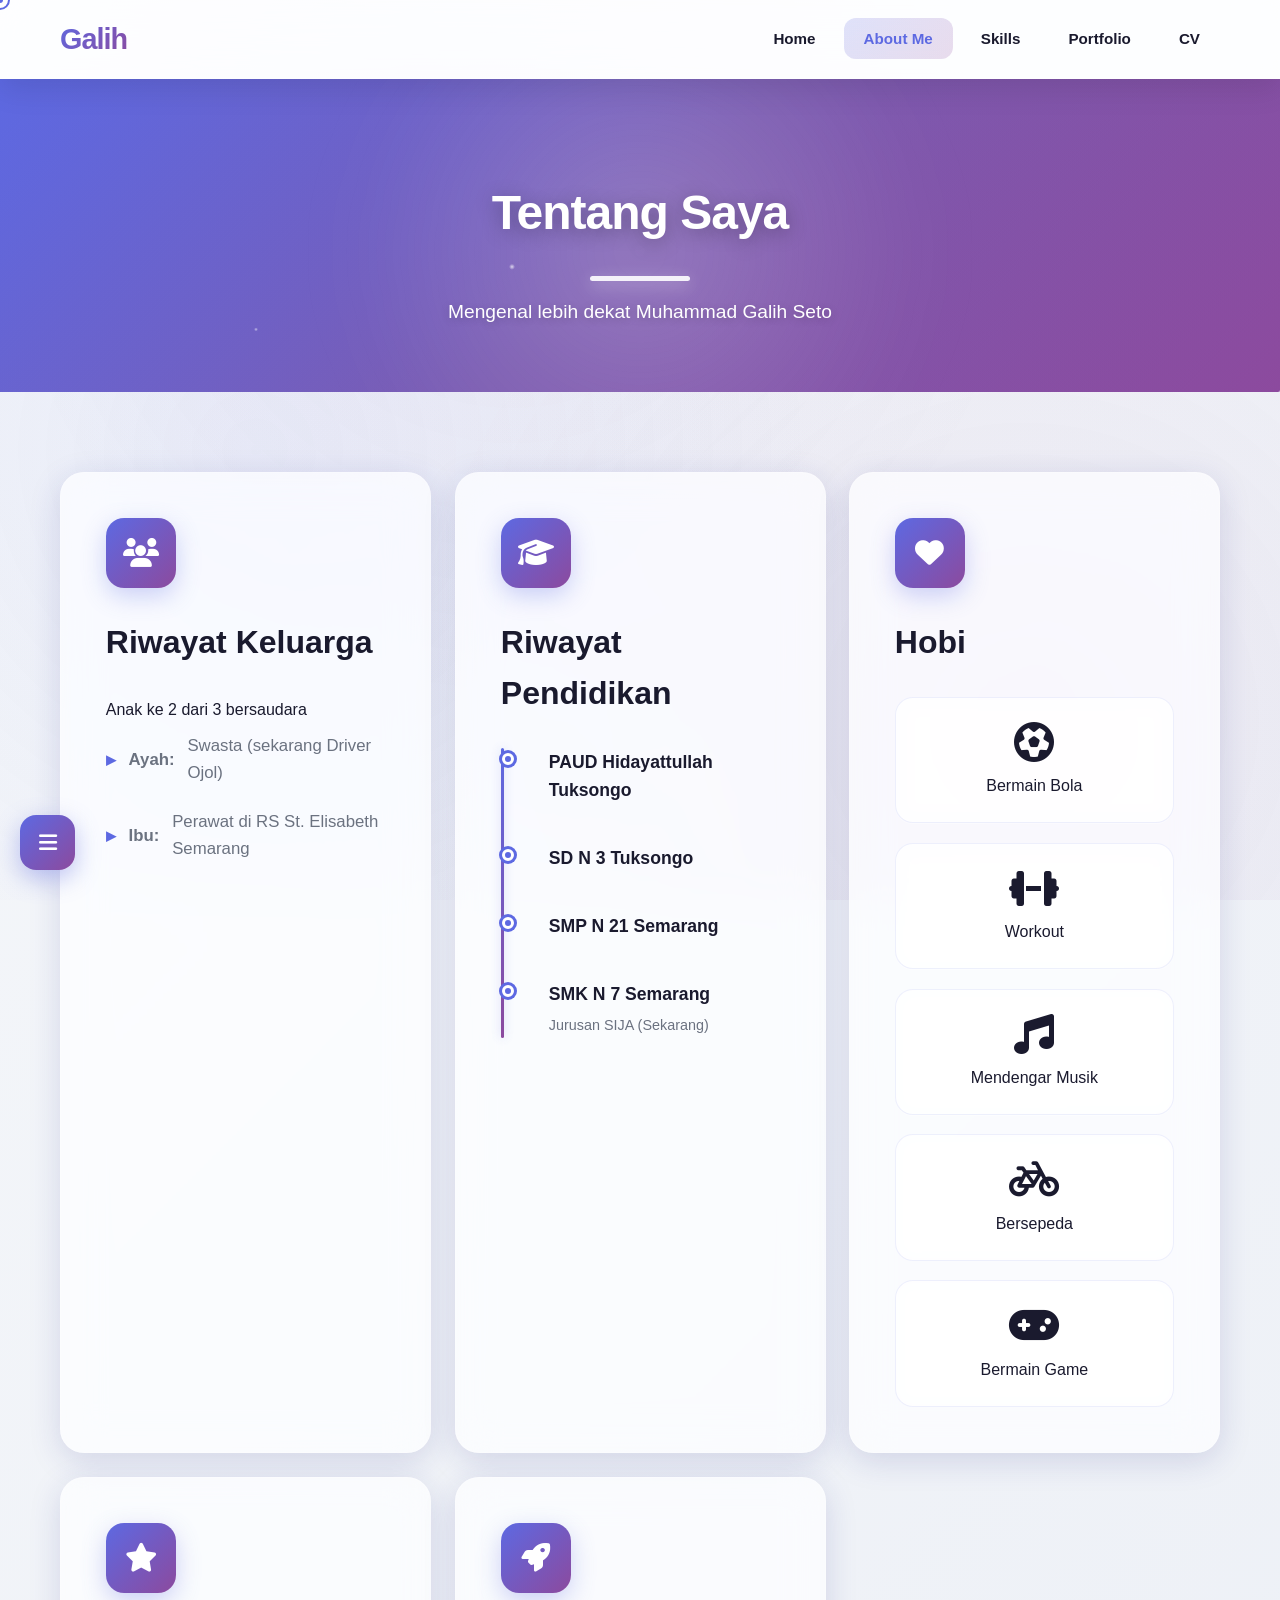
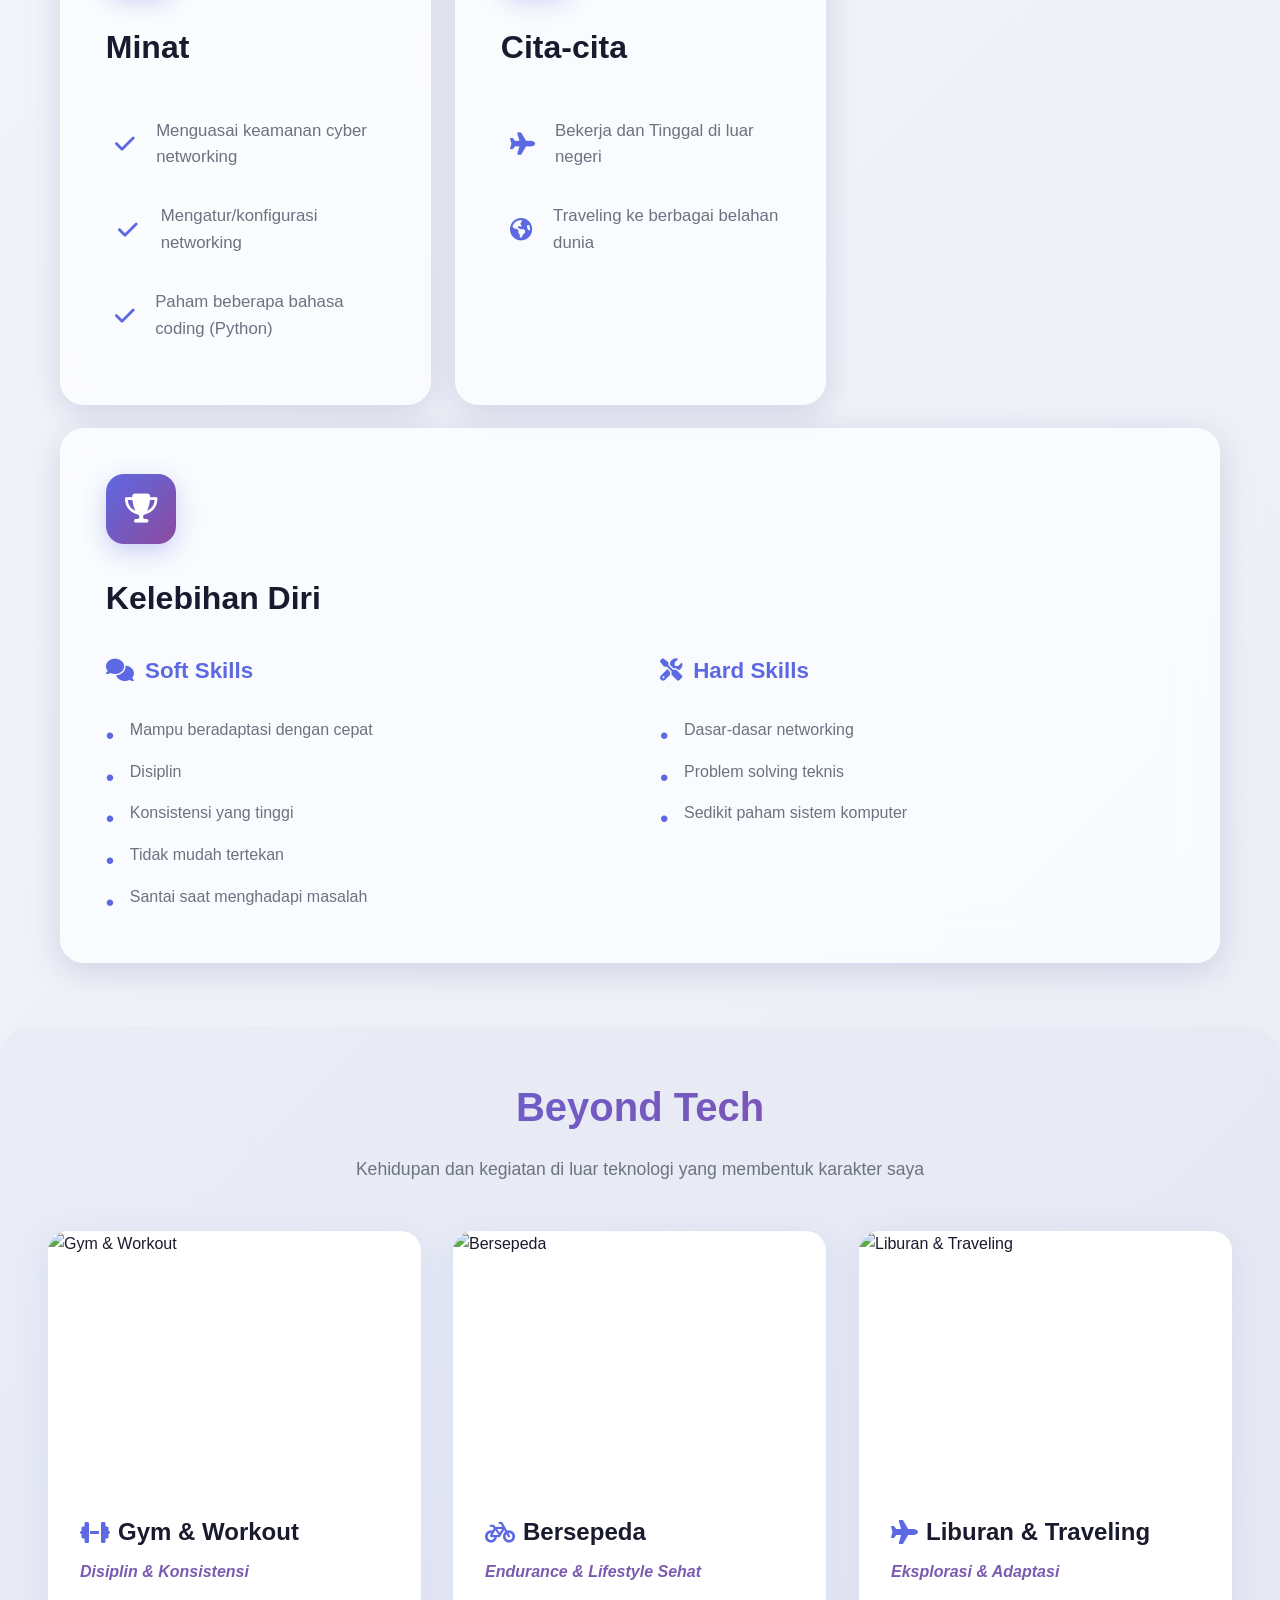
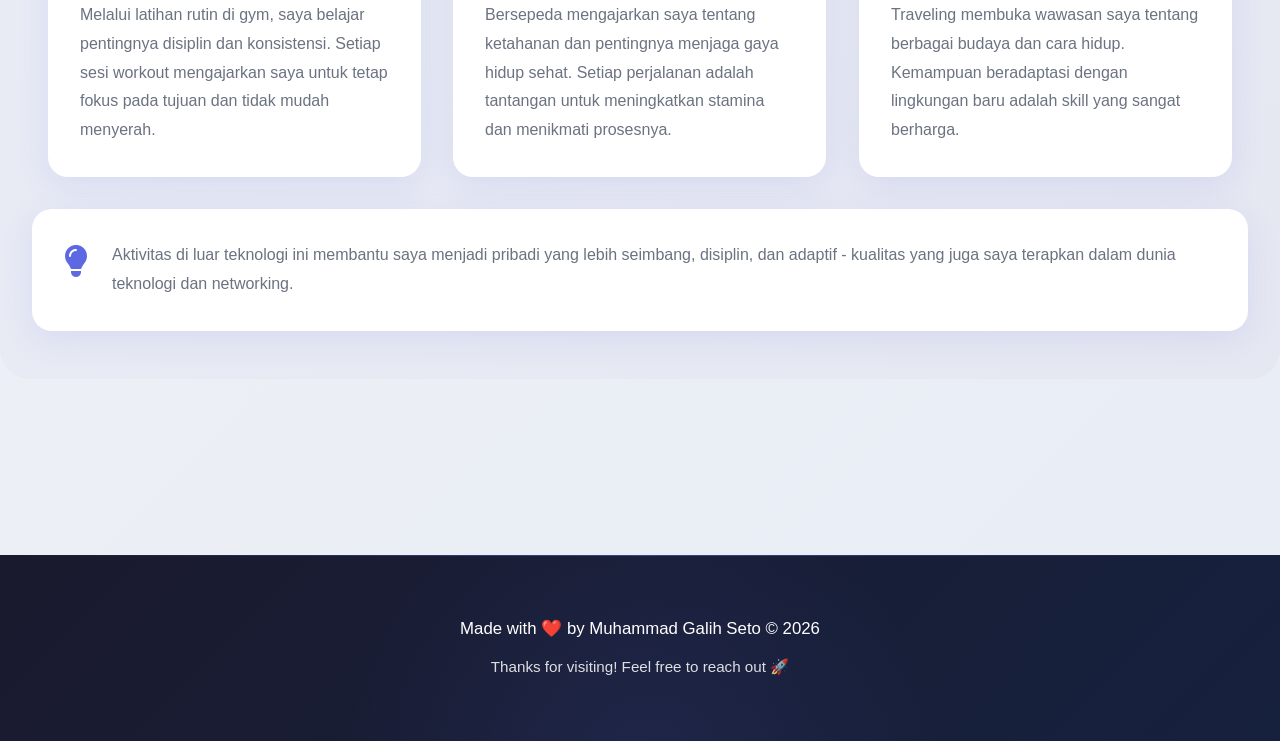
==== about.html @ 8642e14c "first commit" ====
<!DOCTYPE html>
<html lang="id">
<head>
    <meta charset="UTF-8">
    <meta name="viewport" content="width=device-width, initial-scale=1.0">
    <title>About Me - Muhammad Galih Seto</title>
    <link rel="stylesheet" href="styles.css">
    <link rel="stylesheet" href="https://cdnjs.cloudflare.com/ajax/libs/font-awesome/6.4.0/css/all.min.css">
</head>
<body>
    <!-- Navigation -->
    <nav class="navbar">
        <div class="nav-container">
            <div class="logo">Galih</div>
            <ul class="nav-menu">
                <li><a href="index.html">Home</a></li>
                <li><a href="about.html" class="active">About Me</a></li>
                <li><a href="skills.html">Skills</a></li>
                <li><a href="portfolio.html">Portfolio</a></li>
                <li><a href="cv.html">CV</a></li>
            </ul>
            <div class="hamburger">
                <span></span>
                <span></span>
                <span></span>
            </div>
        </div>
    </nav>

    <!-- Page Header -->
    <section class="page-header">
        <div class="container">
            <h1 class="fade-in">Tentang Saya</h1>
            <p class="fade-in-delay">Mengenal lebih dekat Muhammad Galih Seto</p>
        </div>
    </section>

    <!-- About Content -->
    <section class="about-content">
        <div class="container">
            <div class="about-grid">
                <!-- Riwayat Keluarga -->
                <div class="about-card fade-in">
                    <div class="card-icon">
                        <i class="fas fa-users"></i>
                    </div>
                    <h2>Riwayat Keluarga</h2>
                    <p>Anak ke 2 dari 3 bersaudara</p>
                    <ul class="info-list">
                        <li><strong>Ayah:</strong> Swasta (sekarang Driver Ojol)</li>
                        <li><strong>Ibu:</strong> Perawat di RS St. Elisabeth Semarang</li>
                    </ul>
                </div>

                <!-- Riwayat Pendidikan -->
                <div class="about-card fade-in-delay">
                    <div class="card-icon">
                        <i class="fas fa-graduation-cap"></i>
                    </div>
                    <h2>Riwayat Pendidikan</h2>
                    <div class="timeline">
                        <div class="timeline-item">
                            <div class="timeline-dot"></div>
                            <div class="timeline-content">
                                <h4>PAUD Hidayattullah Tuksongo</h4>
                            </div>
                        </div>
                        <div class="timeline-item">
                            <div class="timeline-dot"></div>
                            <div class="timeline-content">
                                <h4>SD N 3 Tuksongo</h4>
                            </div>
                        </div>
                        <div class="timeline-item">
                            <div class="timeline-dot"></div>
                            <div class="timeline-content">
                                <h4>SMP N 21 Semarang</h4>
                            </div>
                        </div>
                        <div class="timeline-item">
                            <div class="timeline-dot"></div>
                            <div class="timeline-content">
                                <h4>SMK N 7 Semarang</h4>
                                <p>Jurusan SIJA (Sekarang)</p>
                            </div>
                        </div>
                    </div>
                </div>

                <!-- Hobi -->
                <div class="about-card fade-in">
                    <div class="card-icon">
                        <i class="fas fa-heart"></i>
                    </div>
                    <h2>Hobi</h2>
                    <div class="hobby-grid">
                        <div class="hobby-item">
                            <i class="fas fa-futbol"></i>
                            <span>Bermain Bola</span>
                        </div>
                        <div class="hobby-item">
                            <i class="fas fa-dumbbell"></i>
                            <span>Workout</span>
                        </div>
                        <div class="hobby-item">
                            <i class="fas fa-music"></i>
                            <span>Mendengar Musik</span>
                        </div>
                        <div class="hobby-item">
                            <i class="fas fa-bicycle"></i>
                            <span>Bersepeda</span>
                        </div>
                        <div class="hobby-item">
                            <i class="fas fa-gamepad"></i>
                            <span>Bermain Game</span>
                        </div>
                    </div>
                </div>

                <!-- Minat -->
                <div class="about-card fade-in-delay">
                    <div class="card-icon">
                        <i class="fas fa-star"></i>
                    </div>
                    <h2>Minat</h2>
                    <ul class="interest-list">
                        <li><i class="fas fa-check"></i> Menguasai keamanan cyber networking</li>
                        <li><i class="fas fa-check"></i> Mengatur/konfigurasi networking</li>
                        <li><i class="fas fa-check"></i> Paham beberapa bahasa coding (Python)</li>
                    </ul>
                </div>

                <!-- Cita-cita -->
                <div class="about-card fade-in">
                    <div class="card-icon">
                        <i class="fas fa-rocket"></i>
                    </div>
                    <h2>Cita-cita</h2>
                    <ul class="dream-list">
                        <li><i class="fas fa-plane"></i> Bekerja dan Tinggal di luar negeri</li>
                        <li><i class="fas fa-globe-americas"></i> Traveling ke berbagai belahan dunia</li>
                    </ul>
                </div>

                <!-- Kelebihan Diri -->
                <div class="about-card fade-in-delay full-width">
                    <div class="card-icon">
                        <i class="fas fa-trophy"></i>
                    </div>
                    <h2>Kelebihan Diri</h2>
                    <div class="skills-section">
                        <div class="skill-category">
                            <h3><i class="fas fa-comments"></i> Soft Skills</h3>
                            <ul>
                                <li>Mampu beradaptasi dengan cepat</li>
                                <li>Disiplin</li>
                                <li>Konsistensi yang tinggi</li>
                                <li>Tidak mudah tertekan</li>
                                <li>Santai saat menghadapi masalah</li>
                            </ul>
                        </div>
                        <div class="skill-category">
                            <h3><i class="fas fa-tools"></i> Hard Skills</h3>
                            <ul>
                                <li>Dasar-dasar networking</li>
                                <li>Problem solving teknis</li>
                                <li>Sedikit paham sistem komputer</li>
                            </ul>
                        </div>
                    </div>
                </div>
            </div>
        </div>

        <!-- Beyond Tech Section -->
        <div class="beyond-tech-section">
            <div class="section-header">
                <h2>Beyond Tech</h2>
                <p>Kehidupan dan kegiatan di luar teknologi yang membentuk karakter saya</p>
            </div>

            <div class="beyond-tech-grid">
                <!-- Gym & Workout -->
                <div class="beyond-tech-card fade-in">
                    <div class="beyond-tech-image">
                        <img src="https://via.placeholder.com/600x400/5D69E2/ffffff?text=Gym+%26+Workout" alt="Gym & Workout">
                        <div class="beyond-tech-overlay">
                            <i class="fas fa-dumbbell"></i>
                        </div>
                    </div>
                    <div class="beyond-tech-content">
                        <h3><i class="fas fa-dumbbell"></i> Gym & Workout</h3>
                        <p class="beyond-tech-context">Disiplin & Konsistensi</p>
                        <p class="beyond-tech-desc">
                            Melalui latihan rutin di gym, saya belajar pentingnya disiplin dan konsistensi. 
                            Setiap sesi workout mengajarkan saya untuk tetap fokus pada tujuan dan tidak mudah menyerah.
                        </p>
                    </div>
                </div>

                <!-- Bersepeda -->
                <div class="beyond-tech-card fade-in-delay">
                    <div class="beyond-tech-image">
                        <img src="https://i.imgur.com/ixJEVjG.png" alt="Bersepeda" class="img-position-top">
                        <div class="beyond-tech-overlay">
                            <i class="fas fa-bicycle"></i>
                        </div>
                    </div>
                    <div class="beyond-tech-content">
                        <h3><i class="fas fa-bicycle"></i> Bersepeda</h3>
                        <p class="beyond-tech-context">Endurance & Lifestyle Sehat</p>
                        <p class="beyond-tech-desc">
                            Bersepeda mengajarkan saya tentang ketahanan dan pentingnya menjaga gaya hidup sehat. 
                            Setiap perjalanan adalah tantangan untuk meningkatkan stamina dan menikmati prosesnya.
                        </p>
                    </div>
                </div>

                <!-- Liburan & Traveling -->
                <div class="beyond-tech-card fade-in-delay-2">
                    <div class="beyond-tech-image">
                        <img src="https://i.imgur.com/trG5FYE.jpeg" alt="Liburan & Traveling">
                        <div class="beyond-tech-overlay">
                            <i class="fas fa-plane"></i>
                        </div>
                    </div>
                    <div class="beyond-tech-content">
                        <h3><i class="fas fa-plane"></i> Liburan & Traveling</h3>
                        <p class="beyond-tech-context">Eksplorasi & Adaptasi</p>
                        <p class="beyond-tech-desc">
                            Traveling membuka wawasan saya tentang berbagai budaya dan cara hidup. 
                            Kemampuan beradaptasi dengan lingkungan baru adalah skill yang sangat berharga.
                        </p>
                    </div>
                </div>
            </div>

            <div class="beyond-tech-note">
                <i class="fas fa-lightbulb"></i>
                <p>Aktivitas di luar teknologi ini membantu saya menjadi pribadi yang lebih seimbang, disiplin, dan adaptif - 
                   kualitas yang juga saya terapkan dalam dunia teknologi dan networking.</p>
            </div>
        </div>
    </section>

    <!-- Sidebar Toggle Button -->
    <button class="sidebar-toggle" onclick="toggleSidebar()">
        <i class="fas fa-bars"></i>
    </button>

    <!-- Sidebar -->
    <div class="sidebar" id="sidebar">
        <div class="sidebar-header">
            <h3>Quick Links</h3>
            <button class="sidebar-close" onclick="toggleSidebar()">
                <i class="fas fa-times"></i>
            </button>
        </div>
        
        <div class="sidebar-content">
            <!-- My Phone -->
            <div class="sidebar-section">
                <h4><i class="fas fa-mobile-alt"></i> My Phone</h4>
                <button class="sidebar-link" onclick="openPhone()" style="width: 100%; text-align: left; background: none; border: none; cursor: pointer;">
                    <i class="fas fa-mobile-alt"></i>
                    Open My Phone
                </button>
            </div>

            <!-- Contact -->
            <div class="sidebar-section">
                <h4><i class="fas fa-envelope"></i> Contact</h4>
                <a href="mailto:tigergalss179@gmail.com" class="sidebar-link">
                    <i class="fas fa-paper-plane"></i>
                    tigergalss179@gmail.com
                </a>
            </div>

            <!-- Social Media & Shop - Icons Only -->
            <div class="sidebar-section sidebar-footer">
                <div class="sidebar-social-icons">
                    <a href="https://s.id/draculis" target="_blank" title="Shop" class="social-icon-sidebar">
                        <i class="fas fa-shopping-bag"></i>
                    </a>
                    <a href="https://github.com/galihseto" target="_blank" title="GitHub" class="social-icon-sidebar">
                        <i class="fab fa-github"></i>
                    </a>
                    <a href="https://www.instagram.com/gagagulih?igsh=bTI5NmI1ZzBmeXVp" target="_blank" title="Instagram" class="social-icon-sidebar">
                        <i class="fab fa-instagram"></i>
                    </a>
                    <a href="mailto:tigergalss179@gmail.com" title="Email" class="social-icon-sidebar">
                        <i class="fas fa-envelope"></i>
                    </a>
                </div>
            </div>
        </div>
    </div>

    <!-- Sidebar Overlay -->
    <div class="sidebar-overlay" id="sidebarOverlay" onclick="toggleSidebar()"></div>

    <!-- Footer -->
    <footer>
        <div class="container">
            <p>Made with ❤️ by Muhammad Galih Seto © 2026</p>
            <p class="footer-subtitle">Thanks for visiting! Feel free to reach out 🚀</p>
        </div>
    </footer>

    <script src="script.js"></script>
</body>
</html>
---- styles.css ----
/* ===== RESET & BASE STYLES ===== */
* {
    margin: 0;
    padding: 0;
    box-sizing: border-box;
}

:root {
    --gradient-start: #5D69E2;
    --gradient-mid: #7B5BB1;
    --gradient-end: #8C4A9E;
    --text-dark: #1a1a2e;
    --text-light: #6b7280;
    --bg-white: #ffffff;
    --bg-light: #f8fafc;
    --bg-gradient: linear-gradient(135deg, #f5f7fa 0%, #e8ecf4 100%);
    --glass-bg: rgba(255, 255, 255, 0.7);
    --glass-border: rgba(255, 255, 255, 0.18);
    --shadow: 0 8px 32px rgba(93, 105, 226, 0.12);
    --shadow-hover: 0 16px 48px rgba(93, 105, 226, 0.2);
    --shadow-glass: 0 8px 32px 0 rgba(31, 38, 135, 0.15);
    --transition: all 0.4s cubic-bezier(0.4, 0, 0.2, 1);
    --transition-bounce: all 0.6s cubic-bezier(0.68, -0.55, 0.265, 1.55);
}

body {
    font-family: 'Inter', 'Segoe UI', -apple-system, BlinkMacSystemFont, sans-serif;
    line-height: 1.6;
    color: var(--text-dark);
    background: var(--bg-gradient);
    overflow-x: hidden;
    position: relative;
}

/* Animated Background Particles */
body::before {
    content: '';
    position: fixed;
    top: 0;
    left: 0;
    width: 100%;
    height: 100%;
    background: 
        radial-gradient(circle at 20% 50%, rgba(93, 105, 226, 0.08) 0%, transparent 50%),
        radial-gradient(circle at 80% 80%, rgba(140, 74, 158, 0.08) 0%, transparent 50%),
        radial-gradient(circle at 40% 20%, rgba(123, 91, 177, 0.06) 0%, transparent 50%);
    pointer-events: none;
    z-index: 0;
    animation: particleFloat 20s ease-in-out infinite;
}

@keyframes particleFloat {
    0%, 100% { transform: translate(0, 0) scale(1); }
    33% { transform: translate(30px, -30px) scale(1.1); }
    66% { transform: translate(-20px, 20px) scale(0.9); }
}

.container {
    max-width: 1200px;
    margin: 0 auto;
    padding: 0 20px;
    position: relative;
    z-index: 1;
}

/* ===== ANIMATIONS ===== */
@keyframes fadeIn {
    from {
        opacity: 0;
        transform: translateY(40px) scale(0.95);
    }
    to {
        opacity: 1;
        transform: translateY(0) scale(1);
    }
}

@keyframes slideInLeft {
    from {
        opacity: 0;
        transform: translateX(-60px) rotate(-5deg);
    }
    to {
        opacity: 1;
        transform: translateX(0) rotate(0deg);
    }
}

@keyframes slideInRight {
    from {
        opacity: 0;
        transform: translateX(60px) rotate(5deg);
    }
    to {
        opacity: 1;
        transform: translateX(0) rotate(0deg);
    }
}

@keyframes pulse {
    0%, 100% {
        transform: scale(1);
    }
    50% {
        transform: scale(1.08);
    }
}

@keyframes float {
    0%, 100% {
        transform: translateY(0px);
    }
    50% {
        transform: translateY(-20px);
    }
}

@keyframes shimmer {
    0% {
        background-position: -1000px 0;
    }
    100% {
        background-position: 1000px 0;
    }
}

@keyframes scaleIn {
    from {
        opacity: 0;
        transform: scale(0.8) rotate(-10deg);
    }
    to {
        opacity: 1;
        transform: scale(1) rotate(0deg);
    }
}

@keyframes slideUp {
    from {
        opacity: 0;
        transform: translateY(60px);
    }
    to {
        opacity: 1;
        transform: translateY(0);
    }
}

@keyframes fadeOut {
    from {
        opacity: 1;
        transform: translateX(0);
    }
    to {
        opacity: 0;
        transform: translateX(100px);
    }
}

.fade-in {
    animation: fadeIn 1s cubic-bezier(0.4, 0, 0.2, 1) forwards;
}

.fade-in-delay {
    animation: fadeIn 1s cubic-bezier(0.4, 0, 0.2, 1) 0.2s forwards;
    opacity: 0;
}

.fade-in-delay-2 {
    animation: fadeIn 1s cubic-bezier(0.4, 0, 0.2, 1) 0.4s forwards;
    opacity: 0;
}

.fade-in-delay-3 {
    animation: fadeIn 1s cubic-bezier(0.4, 0, 0.2, 1) 0.6s forwards;
    opacity: 0;
}

/* ===== NAVIGATION ===== */
.navbar {
    background: rgba(255, 255, 255, 0.85);
    backdrop-filter: blur(20px) saturate(180%);
    -webkit-backdrop-filter: blur(20px) saturate(180%);
    padding: 1rem 0;
    position: sticky;
    top: 0;
    z-index: 1000;
    box-shadow: 0 4px 24px rgba(93, 105, 226, 0.08);
    border-bottom: 1px solid rgba(255, 255, 255, 0.18);
    transition: var(--transition);
}

.navbar.hidden {
    transform: translateY(-100%);
    opacity: 0;
}

.navbar.visible {
    transform: translateY(0);
    opacity: 1;
}

.nav-container {
    max-width: 1200px;
    margin: 0 auto;
    padding: 0 20px;
    display: flex;
    justify-content: space-between;
    align-items: center;
}

.logo {
    font-size: 1.8rem;
    font-weight: 800;
    background: linear-gradient(135deg, var(--gradient-start), var(--gradient-end));
    -webkit-background-clip: text;
    -webkit-text-fill-color: transparent;
    background-clip: text;
    letter-spacing: -1px;
    position: relative;
    transition: var(--transition);
}

.logo:hover {
    transform: scale(1.05);
    filter: brightness(1.2);
}

.nav-menu {
    display: flex;
    list-style: none;
    gap: 0.5rem;
}

.nav-menu a {
    color: var(--text-dark);
    text-decoration: none;
    font-weight: 600;
    font-size: 0.95rem;
    transition: var(--transition);
    position: relative;
    padding: 0.75rem 1.25rem;
    border-radius: 12px;
    overflow: hidden;
}

.nav-menu a::before {
    content: '';
    position: absolute;
    inset: 0;
    background: linear-gradient(135deg, var(--gradient-start), var(--gradient-end));
    opacity: 0;
    transition: var(--transition);
    border-radius: 12px;
    z-index: -1;
}

.nav-menu a:hover::before,
.nav-menu a.active::before {
    opacity: 0.1;
}

.nav-menu a:hover,
.nav-menu a.active {
    color: var(--gradient-start);
    transform: translateY(-2px);
}

.nav-menu a.active {
    background: linear-gradient(135deg, rgba(93, 105, 226, 0.1), rgba(140, 74, 158, 0.1));
}

.hamburger {
    display: none;
    flex-direction: column;
    cursor: pointer;
    gap: 5px;
}

.hamburger span {
    width: 25px;
    height: 3px;
    background: var(--gradient-start);
    transition: var(--transition);
    border-radius: 2px;
}

/* ===== HERO SECTION ===== */
.hero {
    min-height: calc(100vh - 80px);
    display: flex;
    align-items: center;
    padding: 4rem 0;
    position: relative;
    overflow: hidden;
}

.hero::before {
    content: '';
    position: absolute;
    top: -50%;
    right: -20%;
    width: 800px;
    height: 800px;
    background: radial-gradient(circle, rgba(93, 105, 226, 0.15) 0%, transparent 70%);
    border-radius: 50%;
    animation: float 20s ease-in-out infinite;
    pointer-events: none;
}

.hero-content {
    max-width: 1200px;
    margin: 0 auto;
    padding: 0 20px;
    display: grid;
    grid-template-columns: 1.2fr 1fr;
    gap: 4rem;
    align-items: center;
    position: relative;
    z-index: 1;
}

.hero-text h1 {
    font-size: 4rem;
    font-weight: 900;
    margin-bottom: 1.5rem;
    background: linear-gradient(135deg, var(--gradient-start), var(--gradient-end));
    -webkit-background-clip: text;
    -webkit-text-fill-color: transparent;
    background-clip: text;
    line-height: 1.1;
    letter-spacing: -2px;
}

.tagline {
    font-size: 1.6rem;
    color: var(--gradient-mid);
    margin-bottom: 1.5rem;
    font-weight: 700;
    position: relative;
    display: inline-block;
}

.tagline::after {
    content: '';
    position: absolute;
    bottom: -8px;
    left: 0;
    width: 60%;
    height: 4px;
    background: linear-gradient(90deg, var(--gradient-start), transparent);
    border-radius: 2px;
}

.description {
    font-size: 1.15rem;
    color: var(--text-light);
    margin-bottom: 2.5rem;
    line-height: 1.8;
    max-width: 90%;
}

.hero-buttons {
    display: flex;
    gap: 1rem;
    margin-bottom: 2rem;
}

.btn {
    padding: 1.1rem 2.5rem;
    border-radius: 16px;
    text-decoration: none;
    font-weight: 700;
    font-size: 1rem;
    transition: var(--transition);
    display: inline-flex;
    align-items: center;
    gap: 0.5rem;
    border: none;
    cursor: pointer;
    position: relative;
    overflow: hidden;
}

.btn::before {
    content: '';
    position: absolute;
    inset: 0;
    background: linear-gradient(45deg, transparent, rgba(255, 255, 255, 0.3), transparent);
    transform: translateX(-100%);
    transition: transform 0.6s;
}

.btn:hover::before {
    transform: translateX(100%);
}

.btn-primary {
    background: linear-gradient(135deg, var(--gradient-start), var(--gradient-end));
    color: white;
    box-shadow: 0 8px 24px rgba(93, 105, 226, 0.3);
}

.btn-primary:hover {
    transform: translateY(-4px) scale(1.02);
    box-shadow: 0 16px 32px rgba(93, 105, 226, 0.4);
}

.btn-secondary {
    background: rgba(255, 255, 255, 0.9);
    backdrop-filter: blur(10px);
    color: var(--gradient-start);
    border: 2px solid var(--gradient-start);
    box-shadow: 0 4px 16px rgba(93, 105, 226, 0.15);
}

.btn-secondary:hover {
    background: var(--gradient-start);
    color: white;
    transform: translateY(-4px) scale(1.02);
    box-shadow: 0 12px 24px rgba(93, 105, 226, 0.3);
}

.social-links {
    display: flex;
    gap: 1rem;
}

.social-icon {
    width: 50px;
    height: 50px;
    border-radius: 14px;
    background: linear-gradient(135deg, var(--gradient-start), var(--gradient-end));
    color: white;
    display: flex;
    align-items: center;
    justify-content: center;
    text-decoration: none;
    transition: var(--transition-bounce);
    box-shadow: 0 4px 16px rgba(93, 105, 226, 0.25);
}

.social-icon:hover {
    transform: translateY(-8px) rotate(10deg) scale(1.1);
    box-shadow: 0 12px 24px rgba(93, 105, 226, 0.4);
}

.hero-image {
    display: flex;
    justify-content: center;
    position: relative;
}

.image-wrapper {
    position: relative;
    width: 420px;
    height: 420px;
    border-radius: 32px;
    overflow: hidden;
    box-shadow: 0 20px 60px rgba(93, 105, 226, 0.3);
    border: 6px solid rgba(255, 255, 255, 0.9);
    backdrop-filter: blur(10px);
    transform: rotate(-3deg);
    transition: var(--transition);
}

.image-wrapper:hover {
    transform: rotate(0deg) scale(1.05);
    box-shadow: 0 30px 80px rgba(93, 105, 226, 0.4);
}

.image-wrapper::before {
    content: '';
    position: absolute;
    inset: -10px;
    border-radius: 32px;
    background: linear-gradient(135deg, var(--gradient-start), var(--gradient-end));
    z-index: -1;
    opacity: 0.6;
    filter: blur(20px);
    animation: pulse 3s ease-in-out infinite;
}

.image-wrapper img {
    width: 100%;
    height: 100%;
    object-fit: cover;
    transition: opacity 0.3s ease, var(--transition);
}

.image-wrapper:hover img {
    transform: scale(1.1);
}

/* ===== QUICK INFO SECTION - BENTO GRID ===== */
.quick-info {
    padding: 5rem 0;
    position: relative;
}

.info-grid {
    display: grid;
    grid-template-columns: repeat(3, 1fr);
    gap: 1.5rem;
    perspective: 1000px;
}

.info-card {
    background: var(--glass-bg);
    backdrop-filter: blur(20px) saturate(180%);
    -webkit-backdrop-filter: blur(20px) saturate(180%);
    padding: 2.5rem;
    border-radius: 24px;
    border: 1px solid var(--glass-border);
    box-shadow: var(--shadow-glass);
    text-align: center;
    transition: var(--transition);
    position: relative;
    overflow: hidden;
    transform-style: preserve-3d;
}

.info-card::before {
    content: '';
    position: absolute;
    top: 0;
    left: -100%;
    width: 100%;
    height: 100%;
    background: linear-gradient(90deg, transparent, rgba(255, 255, 255, 0.4), transparent);
    transition: left 0.5s;
}

.info-card:hover::before {
    left: 100%;
}

.info-card::after {
    content: '';
    position: absolute;
    inset: 0;
    background: linear-gradient(135deg, rgba(93, 105, 226, 0.05), rgba(140, 74, 158, 0.05));
    opacity: 0;
    transition: var(--transition);
    border-radius: 24px;
}

.clickable-card {
    cursor: pointer;
}

.clickable-card:hover {
    transform: translateY(-12px) rotateX(5deg) scale(1.02);
    box-shadow: 0 24px 48px rgba(93, 105, 226, 0.25);
}

.clickable-card:hover::after {
    opacity: 1;
}

.clickable-card:hover .icon-wrapper {
    animation: pulse 1s ease-in-out infinite;
    transform: scale(1.1) rotate(10deg);
    box-shadow: 0 12px 32px rgba(93, 105, 226, 0.5);
}

.card-hint {
    margin-top: 1.5rem;
    font-size: 0.85rem;
    font-weight: 600;
    color: var(--gradient-start);
    opacity: 0;
    transform: translateY(10px);
    transition: var(--transition);
    display: flex;
    align-items: center;
    justify-content: center;
    gap: 0.5rem;
    position: relative;
    z-index: 2;
}

.clickable-card:hover .card-hint {
    opacity: 1;
    transform: translateY(0);
}

.icon-wrapper {
    width: 90px;
    height: 90px;
    margin: 0 auto 1.5rem;
    border-radius: 20px;
    background: linear-gradient(135deg, var(--gradient-start), var(--gradient-end));
    display: flex;
    align-items: center;
    justify-content: center;
    color: white;
    font-size: 2.5rem;
    transition: var(--transition-bounce);
    box-shadow: 0 8px 24px rgba(93, 105, 226, 0.3);
    position: relative;
    z-index: 2;
}

.info-card h3 {
    font-size: 1.6rem;
    margin-bottom: 0.8rem;
    color: var(--text-dark);
    font-weight: 800;
    position: relative;
    z-index: 2;
}

.info-card p {
    color: var(--text-light);
    font-size: 1.1rem;
    font-weight: 500;
    position: relative;
    z-index: 2;
}

.info-card .small {
    font-size: 0.95rem;
    margin-top: 0.3rem;
    opacity: 0.8;
}

/* ===== INFO MODAL - GLASSMORPHISM ===== */
.info-modal {
    display: none;
    position: fixed;
    z-index: 3000;
    left: 0;
    top: 0;
    width: 100%;
    height: 100%;
    background: rgba(0, 0, 0, 0.7);
    backdrop-filter: blur(10px);
    animation: fadeIn 0.3s ease-out;
}

.info-modal.active {
    display: flex;
    align-items: center;
    justify-content: center;
}

.info-modal-content {
    background: var(--glass-bg);
    backdrop-filter: blur(40px) saturate(180%);
    -webkit-backdrop-filter: blur(40px) saturate(180%);
    border: 1px solid var(--glass-border);
    border-radius: 32px;
    max-width: 900px;
    width: 90%;
    max-height: 90vh;
    overflow-y: auto;
    position: relative;
    animation: scaleIn 0.5s cubic-bezier(0.68, -0.55, 0.265, 1.55);
    box-shadow: 0 24px 80px rgba(0, 0, 0, 0.3);
}

.info-modal-close {
    position: absolute;
    top: 20px;
    right: 30px;
    color: white;
    font-size: 40px;
    font-weight: bold;
    cursor: pointer;
    z-index: 3001;
    transition: var(--transition-bounce);
    background: rgba(0, 0, 0, 0.4);
    backdrop-filter: blur(10px);
    width: 55px;
    height: 55px;
    border-radius: 50%;
    display: flex;
    align-items: center;
    justify-content: center;
    border: 1px solid rgba(255, 255, 255, 0.1);
}

.info-modal-close:hover {
    transform: rotate(90deg) scale(1.15);
    background: rgba(0, 0, 0, 0.7);
    box-shadow: 0 8px 24px rgba(0, 0, 0, 0.4);
}

.modal-header {
    background: linear-gradient(135deg, var(--gradient-start), var(--gradient-mid), var(--gradient-end));
    color: white;
    padding: 3.5rem 2rem 2.5rem;
    text-align: center;
    border-radius: 32px 32px 0 0;
    position: relative;
    overflow: hidden;
}

.modal-header::before {
    content: '';
    position: absolute;
    top: -50%;
    right: -20%;
    width: 400px;
    height: 400px;
    background: radial-gradient(circle, rgba(255, 255, 255, 0.2) 0%, transparent 70%);
    border-radius: 50%;
    animation: float 15s ease-in-out infinite;
}

.modal-icon {
    width: 110px;
    height: 110px;
    margin: 0 auto 1.5rem;
    border-radius: 24px;
    background: rgba(255, 255, 255, 0.25);
    backdrop-filter: blur(10px);
    display: flex;
    align-items: center;
    justify-content: center;
    font-size: 3.5rem;
    border: 2px solid rgba(255, 255, 255, 0.3);
    box-shadow: 0 12px 32px rgba(0, 0, 0, 0.2);
    position: relative;
    z-index: 1;
    animation: float 3s ease-in-out infinite;
}

.modal-header h2 {
    font-size: 2.8rem;
    margin: 0;
    font-weight: 900;
    letter-spacing: -1px;
    position: relative;
    z-index: 1;
}

.modal-body {
    padding: 2.5rem;
}

.modal-image {
    position: relative;
    border-radius: 24px;
    overflow: hidden;
    margin-bottom: 2rem;
    box-shadow: 0 12px 40px rgba(0, 0, 0, 0.15);
    border: 3px solid rgba(255, 255, 255, 0.5);
}

.modal-image img {
    width: 100%;
    height: 320px;
    object-fit: cover;
    display: block;
    transition: var(--transition);
}

.modal-image:hover img {
    transform: scale(1.05);
}

.image-caption {
    position: absolute;
    bottom: 0;
    left: 0;
    right: 0;
    background: linear-gradient(to top, rgba(0, 0, 0, 0.85), transparent);
    backdrop-filter: blur(10px);
    color: white;
    padding: 1.8rem;
    font-size: 1.15rem;
    font-weight: 600;
    display: flex;
    align-items: center;
    gap: 0.7rem;
}

.modal-text h3 {
    font-size: 2.2rem;
    margin-bottom: 0.7rem;
    color: var(--text-dark);
    font-weight: 800;
}

.modal-subtitle {
    font-size: 1.3rem;
    color: var(--gradient-mid);
    font-weight: 700;
    margin-bottom: 1.5rem;
}

.modal-description {
    color: var(--text-light);
    line-height: 1.9;
    margin-bottom: 1.5rem;
    font-size: 1.08rem;
}

.modal-highlights {
    display: grid;
    grid-template-columns: repeat(auto-fit, minmax(250px, 1fr));
    gap: 1.2rem;
    margin-top: 2rem;
}

.highlight-item {
    display: flex;
    align-items: center;
    gap: 1rem;
    padding: 1.3rem;
    background: rgba(255, 255, 255, 0.6);
    backdrop-filter: blur(10px);
    border-radius: 16px;
    border: 1px solid rgba(93, 105, 226, 0.2);
    border-left: 4px solid var(--gradient-start);
    transition: var(--transition);
    box-shadow: 0 4px 12px rgba(93, 105, 226, 0.08);
}

.highlight-item:hover {
    background: rgba(93, 105, 226, 0.1);
    transform: translateX(8px) scale(1.02);
    box-shadow: 0 8px 20px rgba(93, 105, 226, 0.15);
}

.highlight-item i {
    color: var(--gradient-start);
    font-size: 1.4rem;
    flex-shrink: 0;
}

.highlight-item span {
    color: var(--text-dark);
    font-weight: 600;
    font-size: 0.98rem;
}

/* ===== PAGE HEADER - ENHANCED ===== */
.page-header {
    background: linear-gradient(135deg, var(--gradient-start), var(--gradient-mid), var(--gradient-end));
    padding: 6rem 0 4rem;
    text-align: center;
    color: white;
    position: relative;
    overflow: hidden;
}

/* Animated gradient overlay */
.page-header::before {
    content: '';
    position: absolute;
    inset: 0;
    background: linear-gradient(135deg, 
        rgba(93, 105, 226, 0.3) 0%,
        rgba(123, 91, 177, 0.2) 50%,
        rgba(140, 74, 158, 0.3) 100%
    );
    animation: gradientShift 8s ease-in-out infinite;
    z-index: 0;
}

@keyframes gradientShift {
    0%, 100% { opacity: 0.3; transform: scale(1); }
    50% { opacity: 0.6; transform: scale(1.1); }
}

/* Floating particles */
.page-header::after {
    content: '';
    position: absolute;
    top: 0;
    left: 0;
    right: 0;
    bottom: 0;
    background-image: 
        radial-gradient(3px 3px at 20% 30%, rgba(255,255,255,0.9), transparent),
        radial-gradient(2px 2px at 60% 70%, rgba(255,255,255,0.8), transparent),
        radial-gradient(2px 2px at 50% 50%, rgba(255,255,255,0.9), transparent),
        radial-gradient(2px 2px at 80% 10%, rgba(255,255,255,0.7), transparent),
        radial-gradient(3px 3px at 90% 60%, rgba(255,255,255,0.9), transparent),
        radial-gradient(2px 2px at 33% 80%, rgba(255,255,255,0.8), transparent),
        radial-gradient(2px 2px at 15% 60%, rgba(255,255,255,0.7), transparent),
        radial-gradient(2px 2px at 70% 20%, rgba(255,255,255,0.8), transparent),
        radial-gradient(3px 3px at 40% 90%, rgba(255,255,255,0.9), transparent),
        radial-gradient(2px 2px at 10% 40%, rgba(255,255,255,0.7), transparent);
    background-size: 200% 200%;
    background-position: 0% 0%;
    animation: galaxyMove 20s ease-in-out infinite;
    opacity: 0.8;
    z-index: 1;
}

/* Floating orb effect */
.page-header .container::before {
    content: '';
    position: absolute;
    top: 50%;
    left: 50%;
    width: 600px;
    height: 600px;
    background: radial-gradient(circle at center, 
        rgba(255, 255, 255, 0.2) 0%, 
        rgba(255, 255, 255, 0.1) 30%,
        transparent 70%
    );
    transform: translate(-50%, -50%);
    animation: float 15s ease-in-out infinite;
    pointer-events: none;
    z-index: 0;
    filter: blur(40px);
}

@keyframes galaxyMove {
    0%, 100% {
        background-position: 0% 0%;
        transform: scale(1) rotate(0deg);
    }
    25% {
        background-position: 100% 0%;
        transform: scale(1.05) rotate(90deg);
    }
    50% {
        background-position: 100% 100%;
        transform: scale(1) rotate(180deg);
    }
    75% {
        background-position: 0% 100%;
        transform: scale(1.05) rotate(270deg);
    }
}

.page-header .container {
    position: relative;
    z-index: 2;
}

.page-header h1 {
    font-size: 3rem;
    margin-bottom: 1rem;
    font-weight: 900;
    text-shadow: 0 4px 20px rgba(0, 0, 0, 0.3);
    letter-spacing: -1px;
    position: relative;
    z-index: 3;
    animation: slideUp 0.8s cubic-bezier(0.4, 0, 0.2, 1);
}

.page-header p {
    font-size: 1.2rem;
    opacity: 0.95;
    font-weight: 500;
    text-shadow: 0 2px 10px rgba(0, 0, 0, 0.2);
    max-width: 700px;
    margin: 0 auto;
    position: relative;
    z-index: 3;
    animation: slideUp 0.8s cubic-bezier(0.4, 0, 0.2, 1) 0.2s backwards;
}

/* Decorative underline */
.page-header h1::after {
    content: '';
    display: block;
    width: 100px;
    height: 5px;
    background: rgba(255, 255, 255, 0.9);
    margin: 1.5rem auto 0;
    border-radius: 3px;
    box-shadow: 0 4px 15px rgba(255, 255, 255, 0.4);
    animation: scaleIn 0.6s cubic-bezier(0.68, -0.55, 0.265, 1.55) 0.4s backwards;
}

/* ===== ABOUT PAGE - BENTO GRID ===== */
.about-content {
    padding: 5rem 0;
}

.about-grid {
    display: grid;
    grid-template-columns: repeat(auto-fit, minmax(350px, 1fr));
    gap: 1.5rem;
}

.about-card {
    background: var(--glass-bg);
    backdrop-filter: blur(20px) saturate(180%);
    -webkit-backdrop-filter: blur(20px) saturate(180%);
    padding: 2.8rem;
    border-radius: 24px;
    border: 1px solid var(--glass-border);
    box-shadow: var(--shadow-glass);
    transition: var(--transition);
    position: relative;
    overflow: hidden;
}

.about-card::before {
    content: '';
    position: absolute;
    top: 0;
    left: -100%;
    width: 100%;
    height: 100%;
    background: linear-gradient(90deg, transparent, rgba(255, 255, 255, 0.3), transparent);
    transition: left 0.6s;
}

.about-card:hover::before {
    left: 100%;
}

.about-card:hover {
    transform: translateY(-8px) scale(1.01);
    box-shadow: 0 20px 50px rgba(93, 105, 226, 0.2);
    border-color: rgba(93, 105, 226, 0.3);
}

.about-card.full-width {
    grid-column: 1 / -1;
}

.card-icon {
    width: 70px;
    height: 70px;
    border-radius: 18px;
    background: linear-gradient(135deg, var(--gradient-start), var(--gradient-end));
    display: flex;
    align-items: center;
    justify-content: center;
    color: white;
    font-size: 1.8rem;
    margin-bottom: 1.8rem;
    box-shadow: 0 8px 24px rgba(93, 105, 226, 0.3);
    transition: var(--transition-bounce);
}

.about-card:hover .card-icon {
    transform: scale(1.1) rotate(10deg);
    box-shadow: 0 12px 32px rgba(93, 105, 226, 0.5);
}

.about-card h2 {
    font-size: 2rem;
    margin-bottom: 1.8rem;
    color: var(--text-dark);
    font-weight: 800;
}

.info-list {
    list-style: none;
}

.info-list li {
    padding: 0.7rem 0;
    color: var(--text-light);
    font-size: 1.05rem;
    font-weight: 500;
    display: flex;
    align-items: center;
    gap: 0.8rem;
}

.info-list li::before {
    content: '▸';
    color: var(--gradient-start);
    font-size: 1.2rem;
    font-weight: bold;
}

.timeline {
    position: relative;
    padding-left: 2.5rem;
}

.timeline::before {
    content: '';
    position: absolute;
    left: 0;
    top: 0;
    bottom: 0;
    width: 3px;
    background: linear-gradient(180deg, var(--gradient-start), var(--gradient-end));
    border-radius: 2px;
    box-shadow: 0 0 10px rgba(93, 105, 226, 0.3);
}

.timeline-item {
    position: relative;
    margin-bottom: 2.5rem;
    padding-left: 0.5rem;
}

.timeline-dot {
    position: absolute;
    left: -2.8rem;
    top: 0.4rem;
    width: 14px;
    height: 14px;
    border-radius: 50%;
    background: var(--gradient-start);
    border: 3px solid white;
    box-shadow: 0 0 0 4px rgba(93, 105, 226, 0.2);
    transition: var(--transition);
}

.timeline-item:hover .timeline-dot {
    transform: scale(1.3);
    box-shadow: 0 0 0 6px rgba(93, 105, 226, 0.3);
}

.timeline-content h4 {
    font-size: 1.2rem;
    color: var(--text-dark);
    margin-bottom: 0.4rem;
    font-weight: 700;
}

.timeline-content p {
    color: var(--text-light);
    font-size: 1rem;
    line-height: 1.7;
}

.timeline-dot {
    position: absolute;
    left: -2.4rem;
    top: 0.3rem;
    width: 12px;
    height: 12px;
    border-radius: 50%;
    background: var(--gradient-start);
    border: 3px solid white;
    box-shadow: 0 0 0 3px var(--gradient-start);
}

.timeline-content h4 {
    font-size: 1.1rem;
    color: var(--text-dark);
    margin-bottom: 0.3rem;
}

.timeline-content p {
    color: var(--text-light);
    font-size: 0.9rem;
}

.hobby-grid {
    display: grid;
    grid-template-columns: repeat(auto-fit, minmax(130px, 1fr));
    gap: 1.2rem;
}

.hobby-item {
    display: flex;
    flex-direction: column;
    align-items: center;
    gap: 0.7rem;
    padding: 1.5rem 1rem;
    background: rgba(255, 255, 255, 0.6);
    backdrop-filter: blur(10px);
    border: 1px solid rgba(93, 105, 226, 0.1);
    border-radius: 18px;
    transition: var(--transition-bounce);
    cursor: pointer;
}

.hobby-item:hover {
    background: linear-gradient(135deg, var(--gradient-start), var(--gradient-end));
    color: white;
    transform: translateY(-8px) scale(1.08);
    box-shadow: 0 12px 32px rgba(93, 105, 226, 0.4);
    border-color: transparent;
}

.hobby-item i {
    font-size: 2.5rem;
    transition: var(--transition);
}

.hobby-item:hover i {
    transform: scale(1.2) rotate(10deg);
}

.interest-list, .dream-list {
    list-style: none;
}

.interest-list li, .dream-list li {
    padding: 1rem 0;
    display: flex;
    align-items: center;
    gap: 1.2rem;
    color: var(--text-light);
    font-size: 1.05rem;
    font-weight: 500;
    transition: var(--transition);
    border-radius: 12px;
    padding-left: 0.5rem;
}

.interest-list li:hover, .dream-list li:hover {
    color: var(--text-dark);
    transform: translateX(8px);
    background: rgba(93, 105, 226, 0.05);
}

.interest-list i, .dream-list i {
    color: var(--gradient-start);
    font-size: 1.4rem;
    width: 30px;
    text-align: center;
}

.skills-section {
    display: grid;
    grid-template-columns: repeat(auto-fit, minmax(250px, 1fr));
    gap: 2.5rem;
}

.skill-category h3 {
    font-size: 1.4rem;
    margin-bottom: 1.3rem;
    color: var(--gradient-start);
    font-weight: 800;
    display: flex;
    align-items: center;
    gap: 0.7rem;
}

.skill-category ul {
    list-style: none;
}

.skill-category li {
    padding: 0.5rem 0;
    padding-left: 1.5rem;
    position: relative;
    color: var(--text-light);
}

.skill-category li::before {
    content: '•';
    position: absolute;
    left: 0;
    color: var(--gradient-start);
    font-size: 1.5rem;
}

/* ===== SKILLS PAGE - ENHANCED ===== */
.skills-content {
    padding: 5rem 0;
}

.skills-grid {
    display: grid;
    gap: 1.5rem;
    margin-bottom: 4rem;
}

.skill-item {
    background: var(--glass-bg);
    backdrop-filter: blur(20px) saturate(180%);
    -webkit-backdrop-filter: blur(20px) saturate(180%);
    padding: 2.5rem;
    border-radius: 24px;
    border: 1px solid var(--glass-border);
    box-shadow: var(--shadow-glass);
    transition: var(--transition);
    position: relative;
    overflow: hidden;
}

.skill-item::before {
    content: '';
    position: absolute;
    top: 0;
    left: -100%;
    width: 100%;
    height: 100%;
    background: linear-gradient(90deg, transparent, rgba(255, 255, 255, 0.3), transparent);
    transition: left 0.6s;
}

.skill-item:hover::before {
    left: 100%;
}

.skill-item:hover {
    transform: translateY(-8px) scale(1.01);
    box-shadow: 0 20px 50px rgba(93, 105, 226, 0.25);
    border-color: rgba(93, 105, 226, 0.3);
}

.skill-header {
    display: flex;
    justify-content: space-between;
    align-items: center;
    margin-bottom: 1.5rem;
}

.skill-info {
    display: flex;
    align-items: center;
    gap: 1.2rem;
}

.skill-info i {
    font-size: 2.5rem;
    background: linear-gradient(135deg, var(--gradient-start), var(--gradient-end));
    -webkit-background-clip: text;
    -webkit-text-fill-color: transparent;
    background-clip: text;
    transition: var(--transition);
}

.skill-item:hover .skill-info i {
    transform: scale(1.15) rotate(10deg);
}

.skill-info h3 {
    font-size: 1.5rem;
    color: var(--text-dark);
    font-weight: 800;
}

.skill-percentage {
    font-size: 1.8rem;
    font-weight: 900;
    background: linear-gradient(135deg, var(--gradient-start), var(--gradient-end));
    -webkit-background-clip: text;
    -webkit-text-fill-color: transparent;
    background-clip: text;
}

.skill-bar {
    height: 14px;
    background: rgba(93, 105, 226, 0.1);
    border-radius: 12px;
    overflow: hidden;
    position: relative;
}

.skill-bar::before {
    content: '';
    position: absolute;
    inset: 0;
    background: linear-gradient(90deg, transparent, rgba(255, 255, 255, 0.3), transparent);
    animation: shimmer 2s infinite;
}

.skill-progress {
    height: 100%;
    background: linear-gradient(90deg, var(--gradient-start), var(--gradient-end));
    border-radius: 12px;
    width: 0;
    transition: width 1.5s cubic-bezier(0.4, 0, 0.2, 1);
    box-shadow: 0 0 20px rgba(93, 105, 226, 0.5);
    position: relative;
}

.skills-info {
    display: grid;
    grid-template-columns: repeat(auto-fit, minmax(300px, 1fr));
    gap: 1.5rem;
}

.info-box {
    background: var(--glass-bg);
    backdrop-filter: blur(20px) saturate(180%);
    -webkit-backdrop-filter: blur(20px) saturate(180%);
    padding: 2.5rem;
    border-radius: 24px;
    border: 1px solid var(--glass-border);
    box-shadow: var(--shadow-glass);
    text-align: center;
    transition: var(--transition);
}

.info-box:hover {
    transform: translateY(-8px) scale(1.02);
    box-shadow: 0 20px 50px rgba(93, 105, 226, 0.25);
}

.info-box i {
    font-size: 3.5rem;
    background: linear-gradient(135deg, var(--gradient-start), var(--gradient-end));
    -webkit-background-clip: text;
    -webkit-text-fill-color: transparent;
    background-clip: text;
    margin-bottom: 1.5rem;
    display: inline-block;
    transition: var(--transition-bounce);
}

.info-box:hover i {
    transform: scale(1.2) rotate(10deg);
}

.info-box h3 {
    font-size: 1.6rem;
    margin-bottom: 1rem;
    color: var(--text-dark);
    font-weight: 800;
}

.info-box p {
    color: var(--text-light);
    font-size: 1.05rem;
    line-height: 1.7;
}

/* ===== PORTFOLIO PAGE - BENTO GRID ===== */
.portfolio-content {
    padding: 5rem 0;
}

.portfolio-grid {
    display: grid;
    grid-template-columns: repeat(2, 1fr);
    gap: 2rem;
    margin-bottom: 5rem;
}

/* Center the third card */
.portfolio-grid .portfolio-card:nth-child(3) {
    grid-column: 1 / -1;
    max-width: 600px;
    margin: 0 auto;
    width: 100%;
}

.portfolio-card {
    background: var(--glass-bg);
    backdrop-filter: blur(20px) saturate(180%);
    -webkit-backdrop-filter: blur(20px) saturate(180%);
    border: 1px solid var(--glass-border);
    border-radius: 28px;
    overflow: hidden;
    box-shadow: var(--shadow-glass);
    transition: var(--transition);
    transform-style: preserve-3d;
}

.portfolio-card:hover {
    transform: translateY(-12px) scale(1.02);
    box-shadow: 0 24px 60px rgba(93, 105, 226, 0.3);
    border-color: rgba(93, 105, 226, 0.4);
}

.portfolio-image {
    position: relative;
    height: 320px;
    overflow: hidden;
}

.portfolio-image img {
    width: 100%;
    height: 100%;
    object-fit: cover;
    transition: var(--transition);
}

.portfolio-card:hover .portfolio-image img {
    transform: scale(1.15) rotate(2deg);
}

.portfolio-overlay {
    position: absolute;
    inset: 0;
    background: linear-gradient(135deg, rgba(93, 105, 226, 0.95), rgba(140, 74, 158, 0.95));
    backdrop-filter: blur(10px);
    display: flex;
    align-items: center;
    justify-content: center;
    opacity: 0;
    transition: var(--transition);
}

.portfolio-card:hover .portfolio-overlay {
    opacity: 1;
}

.overlay-content {
    text-align: center;
    color: white;
    transform: translateY(20px);
    transition: var(--transition);
}

.portfolio-card:hover .overlay-content {
    transform: translateY(0);
}

.overlay-content h3 {
    font-size: 2rem;
    margin-bottom: 0.8rem;
    font-weight: 800;
    text-shadow: 0 4px 12px rgba(0, 0, 0, 0.3);
}

.portfolio-info {
    padding: 2.5rem;
}

.portfolio-header {
    display: flex;
    justify-content: space-between;
    align-items: start;
    margin-bottom: 1.2rem;
    gap: 1rem;
}

.portfolio-header h3 {
    font-size: 1.6rem;
    color: var(--text-dark);
    font-weight: 800;
    line-height: 1.3;
}

.portfolio-category {
    background: linear-gradient(135deg, var(--gradient-start), var(--gradient-end));
    color: white;
    padding: 0.6rem 1.2rem;
    border-radius: 12px;
    font-size: 0.9rem;
    font-weight: 700;
    white-space: nowrap;
    box-shadow: 0 4px 12px rgba(93, 105, 226, 0.3);
}

.portfolio-description {
    color: var(--text-light);
    margin-bottom: 1.8rem;
    line-height: 1.8;
    font-size: 1.05rem;
}

.portfolio-tags {
    display: flex;
    flex-wrap: wrap;
    gap: 0.7rem;
    margin-bottom: 2rem;
}

.tag {
    background: rgba(93, 105, 226, 0.1);
    backdrop-filter: blur(10px);
    padding: 0.6rem 1.2rem;
    border-radius: 12px;
    font-size: 0.9rem;
    font-weight: 600;
    color: var(--gradient-start);
    border: 1px solid rgba(93, 105, 226, 0.2);
    transition: var(--transition);
}

.tag:hover {
    background: linear-gradient(135deg, var(--gradient-start), var(--gradient-end));
    color: white;
    transform: translateY(-2px);
    box-shadow: 0 4px 12px rgba(93, 105, 226, 0.3);
}

.portfolio-actions {
    display: flex;
    gap: 1rem;
    flex-wrap: wrap;
}

.btn-small {
    padding: 0.9rem 1.8rem;
    border-radius: 14px;
    text-decoration: none;
    font-weight: 700;
    font-size: 0.95rem;
    transition: var(--transition-bounce);
    display: inline-flex;
    align-items: center;
    gap: 0.6rem;
    border: none;
    cursor: pointer;
    position: relative;
    overflow: hidden;
}

.btn-small::before {
    content: '';
    position: absolute;
    inset: 0;
    background: linear-gradient(45deg, transparent, rgba(255, 255, 255, 0.3), transparent);
    transform: translateX(-100%);
    transition: transform 0.6s;
}

.btn-small:hover::before {
    transform: translateX(100%);
}

.btn-small:hover {
    transform: translateY(-3px) scale(1.05);
}

.btn-small:disabled {
    opacity: 0.5;
    cursor: not-allowed;
    transform: none !important;
}

.portfolio-cta {
    background: linear-gradient(135deg, var(--gradient-start), var(--gradient-mid), var(--gradient-end));
    padding: 5rem 3rem;
    border-radius: 32px;
    text-align: center;
    color: white;
    position: relative;
    overflow: hidden;
    box-shadow: 0 20px 60px rgba(93, 105, 226, 0.3);
}

.portfolio-cta::before {
    content: '';
    position: absolute;
    top: -50%;
    left: -50%;
    width: 200%;
    height: 200%;
    background: radial-gradient(circle, rgba(255, 255, 255, 0.1) 0%, transparent 70%);
    animation: float 20s ease-in-out infinite;
}

.cta-content {
    position: relative;
    z-index: 1;
}

.cta-content i {
    font-size: 4.5rem;
    margin-bottom: 1.5rem;
    display: inline-block;
    animation: float 3s ease-in-out infinite;
}

.cta-content h2 {
    font-size: 2.8rem;
    margin-bottom: 1.2rem;
    font-weight: 900;
    letter-spacing: -1px;
}

.cta-content p {
    font-size: 1.3rem;
    margin-bottom: 2.5rem;
    opacity: 0.95;
    max-width: 600px;
    margin-left: auto;
    margin-right: auto;
}
    padding: 4rem 2rem;
    border-radius: 30px;
    text-align: center;
    color: white;
}

.cta-content i {
    font-size: 4rem;
    margin-bottom: 1rem;
}

.cta-content h2 {
    font-size: 2.5rem;
    margin-bottom: 1rem;
}

.cta-content p {
    font-size: 1.2rem;
    margin-bottom: 2rem;
    opacity: 0.9;
}

/* ===== CV PAGE ===== */
.cv-content {
    padding: 4rem 0;
}

.cv-layout {
    display: grid;
    grid-template-columns: 350px 1fr;
    gap: 3rem;
    background: white;
    border-radius: 20px;
    box-shadow: var(--shadow);
    overflow: hidden;
}

.cv-sidebar {
    background: linear-gradient(180deg, var(--gradient-start), var(--gradient-mid), var(--gradient-end));
    padding: 3rem 2rem;
    color: white;
}

.cv-photo {
    width: 200px;
    height: 200px;
    margin: 0 auto 2rem;
    border-radius: 50%;
    overflow: hidden;
    border: 5px solid white;
    box-shadow: var(--shadow);
}

.cv-photo img {
    width: 100%;
    height: 100%;
    object-fit: cover;
}

.cv-section {
    margin-bottom: 2.5rem;
}

.cv-section h2 {
    font-size: 1.3rem;
    margin-bottom: 1.5rem;
    display: flex;
    align-items: center;
    gap: 0.5rem;
    border-bottom: 2px solid rgba(255, 255, 255, 0.3);
    padding-bottom: 0.5rem;
}

.cv-info-item {
    margin-bottom: 1rem;
}

.cv-info-item p {
    font-size: 1rem;
    margin: 0;
    line-height: 1.6;
    color: white;
}

.cv-info-item strong {
    font-weight: 600;
    margin-right: 0.5rem;
    color: white;
}

.contact-item {
    display: flex;
    align-items: center;
    gap: 1rem;
    margin-bottom: 1rem;
    font-size: 0.95rem;
}

.contact-item i {
    width: 30px;
}

.cv-skill {
    margin-bottom: 1.5rem;
}

.cv-skill-header {
    display: flex;
    justify-content: space-between;
    margin-bottom: 0.5rem;
    font-size: 0.95rem;
}

.cv-skill-bar {
    height: 8px;
    background: rgba(255, 255, 255, 0.3);
    border-radius: 10px;
    overflow: hidden;
}

.cv-skill-progress {
    height: 100%;
    background: white;
    border-radius: 10px;
    transition: width 1.5s ease-out;
}

.cv-quote {
    background: rgba(255, 255, 255, 0.1);
    padding: 1.5rem;
    border-radius: 15px;
    border-left: 4px solid white;
    font-style: italic;
}

.cv-quote i {
    font-size: 1.5rem;
    margin-bottom: 0.5rem;
    display: block;
}

.cv-main {
    padding: 3rem;
}

.cv-tagline h1 {
    font-size: 2.5rem;
    margin-bottom: 0.5rem;
    background: linear-gradient(135deg, var(--gradient-start), var(--gradient-end));
    -webkit-background-clip: text;
    -webkit-text-fill-color: transparent;
    background-clip: text;
}

.cv-tagline .tagline {
    font-size: 1.3rem;
    color: var(--gradient-mid);
    margin-bottom: 2rem;
}

.cv-section p {
    color: var(--text-light);
    line-height: 1.8;
    margin-bottom: 1rem;
}

.cv-timeline {
    position: relative;
    padding-left: 2.5rem;
}

.cv-timeline::before {
    content: '';
    position: absolute;
    left: 0;
    top: 0;
    bottom: 0;
    width: 2px;
    background: linear-gradient(180deg, var(--gradient-start), var(--gradient-end));
}

.timeline-marker {
    position: absolute;
    left: -2.7rem;
    top: 0.3rem;
    width: 15px;
    height: 15px;
    border-radius: 50%;
    background: var(--gradient-start);
    border: 3px solid white;
    box-shadow: 0 0 0 3px var(--gradient-start);
}

.timeline-content h3 {
    font-size: 1.3rem;
    color: var(--text-dark);
    margin-bottom: 0.3rem;
}

.timeline-period {
    color: var(--gradient-mid);
    font-weight: 600;
    margin-bottom: 0.5rem;
}

.timeline-desc {
    color: var(--text-light);
}

.experience-note {
    background: var(--bg-light);
    padding: 2rem;
    border-radius: 15px;
    display: flex;
    align-items: center;
    gap: 1rem;
}

.experience-note i {
    font-size: 2rem;
    color: var(--gradient-start);
}

.cv-download {
    text-align: center;
    margin-top: 3rem;
}

/* ===== FOOTER ===== */
footer {
    background: linear-gradient(135deg, #1a1a2e 0%, #16213e 100%);
    color: white;
    text-align: center;
    padding: 3rem 0;
    margin-top: 6rem;
    position: relative;
    overflow: hidden;
}

footer::before {
    content: '';
    position: absolute;
    top: 0;
    left: 0;
    right: 0;
    height: 1px;
    background: linear-gradient(90deg, transparent, rgba(93, 105, 226, 0.5), transparent);
}

footer::after {
    content: '';
    position: absolute;
    top: -50%;
    left: 50%;
    width: 600px;
    height: 600px;
    background: radial-gradient(circle, rgba(93, 105, 226, 0.1) 0%, transparent 70%);
    border-radius: 50%;
    transform: translateX(-50%);
    pointer-events: none;
}

footer .container {
    position: relative;
    z-index: 1;
}

footer p {
    margin: 0.8rem 0;
    font-size: 1.05rem;
    font-weight: 500;
}

.footer-subtitle {
    font-size: 0.95rem;
    opacity: 0.85;
    font-weight: 400;
}

/* ===== SECRET PHOTO MODAL ===== */
.secret-photo-modal {
    display: none;
    position: fixed;
    z-index: 4000;
    left: 0;
    top: 0;
    width: 100%;
    height: 100%;
    background: rgba(0, 0, 0, 0.95);
    backdrop-filter: blur(10px);
    animation: fadeIn 0.3s ease-out;
    overflow-y: auto;
    padding: 2rem;
}

.secret-photo-modal.active {
    display: flex;
    align-items: center;
    justify-content: center;
}

.secret-photo-content {
    position: relative;
    max-width: 700px;
    width: 100%;
    margin: auto;
    animation: scaleIn 0.5s cubic-bezier(0.68, -0.55, 0.265, 1.55);
}

.secret-photo-close {
    position: absolute;
    top: -60px;
    right: 0;
    color: white;
    font-size: 35px;
    font-weight: bold;
    cursor: pointer;
    z-index: 4001;
    transition: var(--transition-bounce);
    background: rgba(255, 255, 255, 0.15);
    backdrop-filter: blur(10px);
    width: 50px;
    height: 50px;
    border-radius: 50%;
    display: flex;
    align-items: center;
    justify-content: center;
    border: 2px solid rgba(255, 255, 255, 0.3);
}

.secret-photo-close:hover {
    transform: rotate(90deg) scale(1.15);
    background: rgba(255, 255, 255, 0.25);
}

.secret-photo-wrapper {
    background: var(--glass-bg);
    backdrop-filter: blur(40px) saturate(180%);
    -webkit-backdrop-filter: blur(40px) saturate(180%);
    border: 1px solid var(--glass-border);
    border-radius: 24px;
    overflow: hidden;
    box-shadow: 0 24px 80px rgba(0, 0, 0, 0.5);
}

.secret-photo-wrapper img {
    width: 100%;
    height: auto;
    max-height: 400px;
    object-fit: contain;
    display: block;
    background: #f5f7fa;
}

.secret-photo-caption {
    padding: 2rem;
    text-align: center;
    background: linear-gradient(135deg, var(--gradient-start), var(--gradient-mid), var(--gradient-end));
    color: white;
}

.secret-photo-caption h3 {
    font-size: 1.8rem;
    margin-bottom: 0.8rem;
    font-weight: 800;
}

.secret-photo-caption p {
    font-size: 1rem;
    margin-bottom: 1.5rem;
    opacity: 0.95;
    line-height: 1.6;
}

.theme-toggle-btn {
    padding: 0.9rem 2rem;
    border-radius: 14px;
    background: rgba(255, 255, 255, 0.25);
    backdrop-filter: blur(10px);
    border: 2px solid rgba(255, 255, 255, 0.4);
    color: white;
    font-size: 1rem;
    font-weight: 700;
    cursor: pointer;
    transition: var(--transition-bounce);
    display: inline-flex;
    align-items: center;
    gap: 0.7rem;
}

.theme-toggle-btn:hover {
    background: rgba(255, 255, 255, 0.35);
    transform: translateY(-3px) scale(1.05);
    box-shadow: 0 8px 24px rgba(0, 0, 0, 0.3);
}

.theme-toggle-btn i {
    font-size: 1.2rem;
}

/* ===== DARK THEME ===== */
body.dark-theme {
    --text-dark: #e8e8e8;
    --text-light: #b0b0b0;
    --bg-white: #1a1a2e;
    --bg-light: #16213e;
    --bg-gradient: linear-gradient(135deg, #0f0f1e 0%, #1a1a2e 100%);
    --glass-bg: rgba(26, 26, 46, 0.7);
    --glass-border: rgba(255, 255, 255, 0.1);
    --shadow-glass: 0 8px 32px 0 rgba(0, 0, 0, 0.5);
    background: var(--bg-gradient);
}

body.dark-theme .navbar {
    background: rgba(26, 26, 46, 0.85);
    border-bottom: 1px solid rgba(255, 255, 255, 0.1);
}

body.dark-theme .hero {
    background: linear-gradient(135deg, rgba(93, 105, 226, 0.1), rgba(140, 74, 158, 0.1));
}

body.dark-theme .info-card,
body.dark-theme .about-card,
body.dark-theme .skill-item,
body.dark-theme .portfolio-card,
body.dark-theme .info-box {
    background: rgba(26, 26, 46, 0.7);
    border: 1px solid rgba(255, 255, 255, 0.1);
}

body.dark-theme .page-header {
    background: linear-gradient(135deg, #1a1a2e, #16213e);
}

body.dark-theme .sidebar {
    background: rgba(26, 26, 46, 0.9);
    border-right: 1px solid rgba(255, 255, 255, 0.1);
}

body.dark-theme .sidebar-link {
    background: rgba(255, 255, 255, 0.05);
    border: 1px solid rgba(255, 255, 255, 0.1);
}

body.dark-theme .tag {
    background: rgba(93, 105, 226, 0.2);
    border: 1px solid rgba(93, 105, 226, 0.3);
}

body.dark-theme .modal-body,
body.dark-theme .info-modal-content {
    background: rgba(26, 26, 46, 0.95);
}

body.dark-theme .highlight-item {
    background: rgba(255, 255, 255, 0.05);
    border: 1px solid rgba(93, 105, 226, 0.2);
}

/* Smooth theme transition */
body,
.navbar,
.info-card,
.about-card,
.skill-item,
.portfolio-card,
.info-box,
.sidebar,
.sidebar-link,
.tag,
.page-header {
    transition: background 0.5s ease, color 0.5s ease, border-color 0.5s ease;
}

/* ===== SIDEBAR - GLASSMORPHISM ===== */
.sidebar-toggle {
    position: fixed;
    left: 20px;
    bottom: 30px;
    width: 55px;
    height: 55px;
    border-radius: 16px;
    background: linear-gradient(135deg, var(--gradient-start), var(--gradient-end));
    color: white;
    border: none;
    cursor: pointer;
    font-size: 1.3rem;
    box-shadow: 0 8px 24px rgba(93, 105, 226, 0.4);
    transition: var(--transition-bounce);
    z-index: 999;
    backdrop-filter: blur(10px);
}

.sidebar-toggle:hover {
    transform: translateY(-8px) scale(1.1) rotate(-10deg);
    box-shadow: 0 12px 32px rgba(93, 105, 226, 0.6);
}

.sidebar {
    position: fixed;
    left: -350px;
    top: 0;
    width: 320px;
    height: 100vh;
    background: var(--glass-bg);
    backdrop-filter: blur(40px) saturate(180%);
    -webkit-backdrop-filter: blur(40px) saturate(180%);
    border-right: 1px solid var(--glass-border);
    box-shadow: 4px 0 24px rgba(0, 0, 0, 0.1);
    transition: left 0.4s cubic-bezier(0.4, 0, 0.2, 1);
    z-index: 1001;
    overflow-y: auto;
}

.sidebar.active {
    left: 0;
}

.sidebar-overlay {
    position: fixed;
    inset: 0;
    background: rgba(0, 0, 0, 0.6);
    backdrop-filter: blur(5px);
    opacity: 0;
    visibility: hidden;
    transition: var(--transition);
    z-index: 1000;
}

.sidebar-overlay.active {
    opacity: 1;
    visibility: visible;
}

.sidebar-header {
    background: linear-gradient(135deg, var(--gradient-start), var(--gradient-end));
    color: white;
    padding: 2rem 1.5rem;
    display: flex;
    justify-content: space-between;
    align-items: center;
    position: relative;
    overflow: hidden;
}

.sidebar-header::before {
    content: '';
    position: absolute;
    top: -50%;
    right: -30%;
    width: 200px;
    height: 200px;
    background: radial-gradient(circle, rgba(255, 255, 255, 0.2) 0%, transparent 70%);
    border-radius: 50%;
    animation: float 10s ease-in-out infinite;
}

.sidebar-header h3 {
    margin: 0;
    font-size: 1.6rem;
    font-weight: 800;
    position: relative;
    z-index: 1;
}

.sidebar-close {
    background: rgba(255, 255, 255, 0.2);
    backdrop-filter: blur(10px);
    border: 1px solid rgba(255, 255, 255, 0.3);
    color: white;
    width: 40px;
    height: 40px;
    border-radius: 12px;
    cursor: pointer;
    font-size: 1.2rem;
    transition: var(--transition-bounce);
    display: flex;
    align-items: center;
    justify-content: center;
    position: relative;
    z-index: 1;
}

.sidebar-close:hover {
    background: rgba(255, 255, 255, 0.3);
    transform: rotate(90deg) scale(1.1);
}
    border: none;
    color: white;
    font-size: 1.5rem;
    cursor: pointer;
    transition: var(--transition);
}

.sidebar-close:hover {
    transform: rotate(90deg);
}

.sidebar-content {
    padding: 1.5rem;
    display: flex;
    flex-direction: column;
    min-height: calc(100vh - 100px);
}

.sidebar-section {
    margin-bottom: 2rem;
    padding-bottom: 1.5rem;
    border-bottom: 1px solid rgba(93, 105, 226, 0.1);
}

.sidebar-section:last-child {
    border-bottom: none;
}

.sidebar-footer {
    margin-top: auto;
    padding-top: 1.5rem;
    border-top: 2px solid rgba(93, 105, 226, 0.15);
    border-bottom: none;
}

.sidebar-section h4 {
    color: var(--text-dark);
    margin-bottom: 1rem;
    font-size: 1.15rem;
    font-weight: 700;
    display: flex;
    align-items: center;
    gap: 0.5rem;
}

.sidebar-section h4 i {
    color: var(--gradient-start);
    font-size: 1.2rem;
}

.sidebar-link {
    display: flex;
    align-items: center;
    gap: 0.8rem;
    padding: 0.9rem 1.1rem;
    color: var(--text-dark);
    text-decoration: none;
    border-radius: 12px;
    transition: var(--transition);
    margin-bottom: 0.5rem;
    font-weight: 500;
    background: rgba(255, 255, 255, 0.5);
    backdrop-filter: blur(10px);
    border: 1px solid rgba(93, 105, 226, 0.1);
}

.sidebar-link:hover {
    background: linear-gradient(135deg, rgba(93, 105, 226, 0.15), rgba(140, 74, 158, 0.15));
    transform: translateX(8px) scale(1.02);
    box-shadow: 0 4px 12px rgba(93, 105, 226, 0.2);
}

.sidebar-link.active {
    background: linear-gradient(135deg, var(--gradient-start), var(--gradient-end));
    color: white;
    box-shadow: 0 6px 16px rgba(93, 105, 226, 0.3);
}

.sidebar-link i {
    font-size: 1.2rem;
}

.sidebar-social-icons {
    display: flex;
    justify-content: center;
    gap: 1rem;
    flex-wrap: wrap;
}

.social-icon-sidebar {
    width: 52px;
    height: 52px;
    border-radius: 14px;
    background: linear-gradient(135deg, var(--gradient-start), var(--gradient-end));
    color: white;
    display: flex;
    align-items: center;
    justify-content: center;
    text-decoration: none;
    font-size: 1.3rem;
    transition: var(--transition-bounce);
    box-shadow: 0 4px 12px rgba(93, 105, 226, 0.3);
}

.social-icon-sidebar:hover {
    transform: translateY(-5px) rotate(360deg);
    box-shadow: 0 8px 20px rgba(93, 105, 226, 0.5);
}

/* ===== BEYOND TECH SECTION ===== */
.beyond-tech-section {
    margin-top: 4rem;
    padding: 3rem 2rem;
    background: linear-gradient(135deg, rgba(93, 105, 226, 0.03), rgba(140, 74, 158, 0.03));
    border-radius: 30px;
}

.section-header {
    text-align: center;
    margin-bottom: 3rem;
}

.section-header h2 {
    font-size: 2.5rem;
    margin-bottom: 1rem;
    background: linear-gradient(135deg, var(--gradient-start), var(--gradient-end));
    -webkit-background-clip: text;
    -webkit-text-fill-color: transparent;
    background-clip: text;
}

.section-header p {
    font-size: 1.1rem;
    color: var(--text-light);
    max-width: 700px;
    margin: 0 auto;
}

.beyond-tech-grid {
    display: grid;
    grid-template-columns: repeat(auto-fit, minmax(320px, 1fr));
    gap: 2rem;
    margin-bottom: 2rem;
    max-width: 1400px;
    margin-left: auto;
    margin-right: auto;
    padding: 0 1rem;
}

.beyond-tech-card {
    background: white;
    border-radius: 20px;
    overflow: hidden;
    box-shadow: var(--shadow);
    transition: var(--transition);
}

.beyond-tech-card:hover {
    transform: translateY(-10px);
    box-shadow: var(--shadow-hover);
}

.beyond-tech-image {
    position: relative;
    height: 250px;
    overflow: hidden;
}

.beyond-tech-image img {
    width: 100%;
    height: 100%;
    object-fit: cover;
    transition: var(--transition);
}

/* Position adjustment for specific images */
.beyond-tech-image img.img-position-top {
    object-position: center top;
}

.beyond-tech-card:hover .beyond-tech-image img {
    transform: scale(1.1);
}

.beyond-tech-overlay {
    position: absolute;
    inset: 0;
    background: linear-gradient(135deg, rgba(93, 105, 226, 0.8), rgba(140, 74, 158, 0.8));
    display: flex;
    align-items: center;
    justify-content: center;
    opacity: 0;
    transition: var(--transition);
}

.beyond-tech-card:hover .beyond-tech-overlay {
    opacity: 1;
}

.beyond-tech-overlay i {
    font-size: 4rem;
    color: white;
}

.beyond-tech-content {
    padding: 2rem;
}

.beyond-tech-content h3 {
    font-size: 1.5rem;
    margin-bottom: 0.5rem;
    color: var(--text-dark);
    display: flex;
    align-items: center;
    gap: 0.5rem;
}

.beyond-tech-content h3 i {
    color: var(--gradient-start);
}

.beyond-tech-context {
    font-size: 1rem;
    font-weight: 600;
    color: var(--gradient-mid);
    margin-bottom: 1rem;
    font-style: italic;
}

.beyond-tech-desc {
    color: var(--text-light);
    line-height: 1.8;
}

.beyond-tech-note {
    background: white;
    padding: 2rem;
    border-radius: 20px;
    box-shadow: var(--shadow);
    display: flex;
    gap: 1.5rem;
    align-items: start;
    max-width: 1400px;
    margin: 0 auto;
}

.beyond-tech-note i {
    font-size: 2rem;
    color: var(--gradient-start);
    flex-shrink: 0;
    margin-top: 0.2rem;
}

.beyond-tech-note p {
    color: var(--text-light);
    line-height: 1.8;
    margin: 0;
}

/* ===== GALLERY PAGE ===== */
.gallery-page-content {
    padding: 4rem 0;
}

.gallery-category {
    margin-bottom: 4rem;
    background: white;
    border-radius: 20px;
    padding: 2rem;
    box-shadow: var(--shadow);
}

.category-header {
    display: flex;
    align-items: center;
    gap: 1.5rem;
    margin-bottom: 2rem;
    padding-bottom: 1.5rem;
    border-bottom: 2px solid var(--bg-light);
}

.category-icon {
    width: 70px;
    height: 70px;
    border-radius: 50%;
    background: linear-gradient(135deg, var(--gradient-start), var(--gradient-end));
    display: flex;
    align-items: center;
    justify-content: center;
    color: white;
    font-size: 2rem;
    flex-shrink: 0;
}

.category-info h2 {
    font-size: 1.8rem;
    margin-bottom: 0.5rem;
    color: var(--text-dark);
}

.category-info p {
    color: var(--text-light);
    margin: 0;
}

.category-gallery {
    display: grid;
    grid-template-columns: repeat(auto-fill, minmax(280px, 1fr));
    gap: 1.5rem;
}

.gallery-photo {
    position: relative;
    border-radius: 15px;
    overflow: hidden;
    cursor: pointer;
    box-shadow: 0 5px 15px rgba(0, 0, 0, 0.1);
    transition: var(--transition);
}

.gallery-photo:hover {
    transform: translateY(-10px);
    box-shadow: 0 15px 30px rgba(93, 105, 226, 0.3);
}

.gallery-photo img {
    width: 100%;
    height: 250px;
    object-fit: cover;
    display: block;
    transition: var(--transition);
}

.gallery-photo:hover img {
    transform: scale(1.1);
}

.photo-overlay {
    position: absolute;
    inset: 0;
    background: linear-gradient(135deg, rgba(93, 105, 226, 0.9), rgba(140, 74, 158, 0.9));
    display: flex;
    align-items: center;
    justify-content: center;
    opacity: 0;
    transition: var(--transition);
    color: white;
    font-size: 2rem;
}

.gallery-photo:hover .photo-overlay {
    opacity: 1;
}

.upload-info {
    background: linear-gradient(135deg, rgba(93, 105, 226, 0.1), rgba(140, 74, 158, 0.1));
    border-radius: 20px;
    padding: 2rem;
    text-align: center;
}

.upload-info .info-box {
    max-width: 600px;
    margin: 0 auto;
}

.upload-info i {
    font-size: 3rem;
    color: var(--gradient-start);
    margin-bottom: 1rem;
}

.upload-info h3 {
    font-size: 1.5rem;
    margin-bottom: 1rem;
    color: var(--text-dark);
}

.upload-info p {
    color: var(--text-light);
    margin-bottom: 1.5rem;
}

/* ===== RESPONSIVE DESIGN ===== */
@media (max-width: 968px) {
    .nav-menu {
        position: fixed;
        left: -100%;
        top: 70px;
        flex-direction: column;
        background: linear-gradient(135deg, var(--gradient-start), var(--gradient-end));
        width: 100%;
        text-align: center;
        transition: var(--transition);
        box-shadow: var(--shadow);
        padding: 2rem 0;
    }

    .nav-menu.active {
        left: 0;
    }

    .hamburger {
        display: flex;
    }

    .hero-content {
        grid-template-columns: 1fr;
        text-align: center;
    }

    .hero-text h1 {
        font-size: 2.5rem;
    }

    .hero-buttons {
        justify-content: center;
        flex-wrap: wrap;
    }

    .social-links {
        justify-content: center;
    }

    .image-wrapper {
        width: 300px;
        height: 300px;
    }

    .about-grid {
        grid-template-columns: 1fr;
    }

    .portfolio-grid {
        grid-template-columns: 1fr;
    }

    .cv-layout {
        grid-template-columns: 1fr;
    }

    .cv-sidebar {
        padding: 2rem;
    }

    .page-header h1 {
        font-size: 2rem;
    }

    .page-header p {
        font-size: 1rem;
    }

    .page-header {
        padding: 4rem 0 2.5rem;
    }

    .info-modal-content {
        width: 95%;
        max-height: 95vh;
    }

    .modal-header {
        padding: 2rem 1.5rem 1.5rem;
    }

    .modal-icon {
        width: 80px;
        height: 80px;
        font-size: 2.5rem;
    }

    .modal-header h2 {
        font-size: 2rem;
    }

    .modal-body {
        padding: 1.5rem;
    }

    .modal-image img {
        height: 200px;
    }

    .modal-text h3 {
        font-size: 1.5rem;
    }

    .modal-highlights {
        grid-template-columns: 1fr;
    }

    .info-modal-close {
        top: 10px;
        right: 15px;
        font-size: 30px;
        width: 40px;
        height: 40px;
    }

    .beyond-tech-section {
        padding: 3rem 1rem;
    }

    .beyond-tech-grid {
        padding: 0 0.5rem;
    }
}

@media (max-width: 600px) {
    .hero-text h1 {
        font-size: 2rem;
    }

    .tagline {
        font-size: 1.2rem;
    }

    .description {
        font-size: 1rem;
    }

    .image-wrapper {
        width: 250px;
        height: 250px;
    }

    .btn {
        padding: 0.8rem 1.5rem;
        font-size: 0.9rem;
    }

    .info-grid {
        grid-template-columns: 1fr;
    }

    .skills-section {
        grid-template-columns: 1fr;
    }

    .hobby-grid {
        grid-template-columns: repeat(2, 1fr);
    }

    .page-header h1 {
        font-size: 1.8rem;
    }

    .page-header p {
        font-size: 0.95rem;
    }

    .page-header {
        padding: 3.5rem 0 2rem;
    }

    .page-header h1::after {
        width: 60px;
        height: 3px;
    }
}

/* ===== GALLERY MODAL ===== */
.gallery-modal {
    display: none;
    position: fixed;
    z-index: 2000;
    left: 0;
    top: 0;
    width: 100%;
    height: 100%;
    background-color: rgba(0, 0, 0, 0.95);
    animation: fadeIn 0.3s ease-out;
}

.gallery-modal.active {
    display: flex;
    align-items: center;
    justify-content: center;
}

.gallery-content {
    position: relative;
    max-width: 1200px;
    width: 90%;
    padding: 3rem;
    animation: slideInUp 0.4s ease-out;
}

@keyframes slideInUp {
    from {
        opacity: 0;
        transform: translateY(50px);
    }
    to {
        opacity: 1;
        transform: translateY(0);
    }
}

.gallery-title {
    color: white;
    text-align: center;
    font-size: 2.5rem;
    margin-bottom: 3rem;
    background: linear-gradient(135deg, var(--gradient-start), var(--gradient-end));
    -webkit-background-clip: text;
    -webkit-text-fill-color: transparent;
    background-clip: text;
}

.gallery-close {
    position: absolute;
    top: 20px;
    right: 40px;
    color: white;
    font-size: 50px;
    font-weight: bold;
    cursor: pointer;
    transition: var(--transition);
    z-index: 2001;
}

.gallery-close:hover {
    color: var(--gradient-start);
    transform: rotate(90deg);
}

.gallery-grid {
    display: grid;
    grid-template-columns: repeat(auto-fit, minmax(400px, 1fr));
    gap: 2rem;
}

.gallery-item {
    position: relative;
    border-radius: 20px;
    overflow: hidden;
    cursor: pointer;
    box-shadow: 0 10px 30px rgba(0, 0, 0, 0.5);
    transition: var(--transition);
}

.gallery-item:hover {
    transform: translateY(-10px) scale(1.02);
    box-shadow: 0 20px 50px rgba(93, 105, 226, 0.5);
}

.gallery-item img {
    width: 100%;
    height: 400px;
    object-fit: cover;
    display: block;
    transition: var(--transition);
}

.gallery-item:hover img {
    transform: scale(1.1);
}

.gallery-item-overlay {
    position: absolute;
    inset: 0;
    background: linear-gradient(135deg, rgba(93, 105, 226, 0.9), rgba(140, 74, 158, 0.9));
    display: flex;
    flex-direction: column;
    align-items: center;
    justify-content: center;
    opacity: 0;
    transition: var(--transition);
    color: white;
}

.gallery-item:hover .gallery-item-overlay {
    opacity: 1;
}

.gallery-item-overlay i {
    font-size: 3rem;
    margin-bottom: 1rem;
}

.gallery-item-overlay p {
    font-size: 1.2rem;
    font-weight: 600;
}

/* ===== LIGHTBOX MODAL ===== */
.lightbox-modal {
    display: none;
    position: fixed;
    z-index: 3000;
    left: 0;
    top: 0;
    width: 100%;
    height: 100%;
    background-color: rgba(0, 0, 0, 0.98);
    animation: fadeIn 0.3s ease-out;
}

.lightbox-modal.active {
    display: flex;
    align-items: center;
    justify-content: center;
}

.lightbox-content {
    position: relative;
    max-width: 90%;
    max-height: 90%;
    animation: zoomIn 0.4s ease-out;
}

@keyframes zoomIn {
    from {
        opacity: 0;
        transform: scale(0.5);
    }
    to {
        opacity: 1;
        transform: scale(1);
    }
}

.lightbox-close {
    position: absolute;
    top: -50px;
    right: 0;
    color: white;
    font-size: 50px;
    font-weight: bold;
    cursor: pointer;
    transition: var(--transition);
    z-index: 3001;
}

.lightbox-close:hover {
    color: var(--gradient-start);
    transform: rotate(90deg) scale(1.2);
}

#lightboxImage {
    max-width: 100%;
    max-height: 85vh;
    border-radius: 10px;
    box-shadow: 0 20px 60px rgba(0, 0, 0, 0.8);
    display: block;
}

.lightbox-caption {
    color: white;
    text-align: center;
    padding: 1.5rem;
    font-size: 1.3rem;
    font-weight: 600;
    background: linear-gradient(135deg, rgba(93, 105, 226, 0.8), rgba(140, 74, 158, 0.8));
    border-radius: 10px;
    margin-top: 1rem;
}

/* ===== RESPONSIVE GALLERY ===== */
@media (max-width: 968px) {
    .gallery-grid {
        grid-template-columns: 1fr;
    }

    .gallery-content {
        padding: 2rem 1rem;
    }

    .gallery-title {
        font-size: 2rem;
        margin-bottom: 2rem;
    }

    .gallery-close {
        top: 10px;
        right: 20px;
        font-size: 40px;
    }

    .gallery-item img {
        height: 300px;
    }

    .lightbox-close {
        top: -40px;
        font-size: 40px;
    }

    .lightbox-caption {
        font-size: 1rem;
    }
}

@media (max-width: 600px) {
    .gallery-item img {
        height: 250px;
    }

    .gallery-title {
        font-size: 1.5rem;
    }

    .gallery-item-overlay i {
        font-size: 2rem;
    }

    .gallery-item-overlay p {
        font-size: 1rem;
    }
}

/* ===== PRINT STYLES ===== */
@media print {
    .navbar, footer, .cv-download, .gallery-modal, .lightbox-modal {
        display: none;
    }

    .cv-layout {
        box-shadow: none;
    }

    body {
        background: white;
    }
}


/* ===== PHONE MODAL ===== */
.phone-modal {
    display: none;
    position: fixed;
    inset: 0;
    background: rgba(0, 0, 0, 0.95);
    backdrop-filter: blur(10px);
    z-index: 4000;
    align-items: center;
    justify-content: center;
    animation: fadeIn 0.3s ease-out;
}

.phone-modal.active {
    display: flex;
}

.phone-container {
    position: relative;
    animation: phoneSlideUp 0.5s ease-out;
}

@keyframes phoneSlideUp {
    from {
        opacity: 0;
        transform: translateY(100px) scale(0.9);
    }
    to {
        opacity: 1;
        transform: translateY(0) scale(1);
    }
}

.phone-frame {
    width: 375px;
    height: 750px;
    background: #1a1a1a;
    border-radius: 40px;
    padding: 15px;
    box-shadow: 0 30px 80px rgba(0, 0, 0, 0.8);
    position: relative;
}

.phone-frame::before {
    content: '';
    position: absolute;
    top: 20px;
    left: 50%;
    transform: translateX(-50%);
    width: 120px;
    height: 25px;
    background: #1a1a1a;
    border-radius: 0 0 20px 20px;
    z-index: 10;
}

.phone-screen {
    width: 100%;
    height: 100%;
    background: linear-gradient(135deg, #667eea 0%, #764ba2 100%);
    border-radius: 30px;
    overflow: hidden;
    position: relative;
}

/* Phone Home Screen */
.phone-home {
    display: none;
    flex-direction: column;
    height: 100%;
    padding: 1rem;
}

.phone-home.active {
    display: flex;
}

.phone-status-bar {
    display: flex;
    justify-content: space-between;
    align-items: center;
    color: white;
    font-size: 0.85rem;
    padding: 0.5rem 1rem;
    margin-top: 1.5rem;
}

.phone-icons {
    display: flex;
    gap: 0.5rem;
}

.phone-wallpaper {
    flex: 1;
    display: flex;
    flex-direction: column;
    justify-content: center;
    align-items: center;
    color: white;
    text-align: center;
}

.phone-greeting {
    font-size: 2rem;
    margin-bottom: 0.5rem;
    text-shadow: 0 2px 10px rgba(0, 0, 0, 0.3);
}

.phone-date {
    font-size: 1rem;
    opacity: 0.9;
}

.phone-apps {
    display: grid;
    grid-template-columns: repeat(3, 1fr);
    gap: 1.5rem;
    padding: 2rem 1rem;
}

.phone-app {
    display: flex;
    flex-direction: column;
    align-items: center;
    gap: 0.5rem;
    cursor: pointer;
    transition: var(--transition);
}

.phone-app:hover {
    transform: scale(1.1);
}

.app-icon {
    width: 70px;
    height: 70px;
    border-radius: 18px;
    display: flex;
    align-items: center;
    justify-content: center;
    font-size: 2rem;
    color: white;
    box-shadow: 0 5px 15px rgba(0, 0, 0, 0.3);
}

.phone-app span {
    color: white;
    font-size: 0.85rem;
    text-shadow: 0 1px 3px rgba(0, 0, 0, 0.3);
}

.phone-home-button {
    padding: 1rem;
    display: flex;
    justify-content: center;
}

.home-indicator {
    width: 120px;
    height: 5px;
    background: rgba(255, 255, 255, 0.5);
    border-radius: 10px;
    cursor: pointer;
}

/* Phone App Screen */
.phone-app-screen {
    display: none;
    flex-direction: column;
    height: 100%;
    background: white;
}

.phone-app-screen.active {
    display: flex;
    animation: slideInRight 0.3s ease-out;
}

.app-header {
    display: flex;
    justify-content: space-between;
    align-items: center;
    padding: 1.5rem 1rem;
    background: linear-gradient(135deg, var(--gradient-start), var(--gradient-end));
    color: white;
}

.app-back {
    background: none;
    border: none;
    color: white;
    font-size: 1.2rem;
    cursor: pointer;
    padding: 0.5rem;
}

.app-header h3 {
    font-size: 1.2rem;
    margin: 0;
}

.app-content {
    flex: 1;
    overflow-y: auto;
    padding: 1.5rem;
}

/* Schedule App */
.schedule-section {
    margin-bottom: 2rem;
}

.schedule-section h4 {
    font-size: 1.1rem;
    color: var(--gradient-start);
    margin-bottom: 1rem;
    display: flex;
    align-items: center;
    gap: 0.5rem;
}

/* Calendar Grid */
.calendar-grid {
    display: grid;
    grid-template-columns: repeat(2, 1fr);
    gap: 0.8rem;
    margin-bottom: 1rem;
}

.calendar-day {
    background: linear-gradient(135deg, rgba(93, 105, 226, 0.1), rgba(140, 74, 158, 0.1));
    border-radius: 15px;
    padding: 1.2rem;
    text-align: center;
    cursor: pointer;
    transition: var(--transition);
    border: 2px solid transparent;
}

.calendar-day:hover {
    background: linear-gradient(135deg, var(--gradient-start), var(--gradient-end));
    transform: translateY(-5px);
    box-shadow: 0 5px 15px rgba(93, 105, 226, 0.3);
}

.calendar-day:hover .day-header {
    color: white;
}

.calendar-day:hover .day-icon {
    transform: scale(1.2);
}

.calendar-day.weekend {
    background: linear-gradient(135deg, rgba(245, 87, 108, 0.1), rgba(240, 147, 251, 0.1));
}

.calendar-day.weekend:hover {
    background: linear-gradient(135deg, #f5576c, #f093fb);
}

.day-header {
    font-size: 0.95rem;
    font-weight: 600;
    color: var(--text-dark);
    margin-bottom: 0.5rem;
    transition: var(--transition);
}

.day-icon {
    font-size: 2rem;
    transition: var(--transition);
}

.schedule-hint {
    text-align: center;
    color: var(--text-light);
    font-size: 0.9rem;
    padding: 1rem;
    margin: 0;
}

/* Schedule Detail Screen */
.schedule-detail-card {
    animation: fadeIn 0.4s ease-out;
}

.schedule-category {
    display: inline-flex;
    align-items: center;
    gap: 0.5rem;
    padding: 0.6rem 1.2rem;
    border-radius: 20px;
    color: white;
    font-size: 0.9rem;
    font-weight: 600;
    margin-bottom: 1.5rem;
}

.schedule-day-header {
    text-align: center;
    margin-bottom: 2rem;
}

.schedule-day-icon {
    font-size: 4rem;
    margin-bottom: 1rem;
    animation: pulse 2s ease-in-out infinite;
}

.schedule-day-header h2 {
    font-size: 2rem;
    color: var(--text-dark);
    margin: 0;
}

.schedule-activities-wrapper h4 {
    font-size: 1.1rem;
    color: var(--gradient-start);
    margin-bottom: 1.5rem;
    display: flex;
    align-items: center;
    gap: 0.5rem;
}

.schedule-activities-list {
    list-style: none;
    padding: 0;
    margin: 0;
}

.schedule-activities-list li {
    padding: 1rem 1.2rem;
    margin-bottom: 1rem;
    background: linear-gradient(135deg, rgba(93, 105, 226, 0.05), rgba(140, 74, 158, 0.05));
    border-radius: 12px;
    border-left: 4px solid var(--gradient-start);
    font-size: 0.95rem;
    color: var(--text-dark);
    transition: var(--transition);
    line-height: 1.6;
}

.schedule-activities-list li:hover {
    background: linear-gradient(135deg, rgba(93, 105, 226, 0.1), rgba(140, 74, 158, 0.1));
    transform: translateX(5px);
    box-shadow: 0 2px 8px rgba(93, 105, 226, 0.2);
}

.schedule-timeline {
    position: relative;
    padding-left: 1.5rem;
}

.schedule-timeline::before {
    content: '';
    position: absolute;
    left: 0;
    top: 0;
    bottom: 0;
    width: 2px;
    background: linear-gradient(180deg, var(--gradient-start), var(--gradient-end));
}

.schedule-item {
    position: relative;
    margin-bottom: 1.5rem;
}

.schedule-dot {
    position: absolute;
    left: -1.8rem;
    top: 0.3rem;
    width: 10px;
    height: 10px;
    border-radius: 50%;
    background: var(--gradient-start);
    border: 2px solid white;
    box-shadow: 0 0 0 2px var(--gradient-start);
}

.schedule-content h5 {
    font-size: 0.95rem;
    color: var(--text-dark);
    margin-bottom: 0.3rem;
}

.schedule-content p {
    font-size: 0.85rem;
    color: var(--text-light);
    margin: 0;
}

/* Tasks App */
.task-list {
    margin-bottom: 2rem;
}

.task-item {
    display: flex;
    align-items: center;
    gap: 1rem;
    padding: 1rem;
    background: var(--bg-light);
    border-radius: 10px;
    margin-bottom: 0.8rem;
    transition: var(--transition);
}

.task-item:hover {
    background: linear-gradient(135deg, rgba(93, 105, 226, 0.1), rgba(140, 74, 158, 0.1));
}

.task-item input[type="checkbox"] {
    width: 20px;
    height: 20px;
    cursor: pointer;
    accent-color: var(--gradient-start);
}

.task-item label {
    flex: 1;
    cursor: pointer;
    color: var(--text-dark);
}

.task-item input[type="checkbox"]:checked + label {
    text-decoration: line-through;
    color: var(--text-light);
}

.task-progress {
    background: white;
    padding: 1.5rem;
    border-radius: 15px;
    box-shadow: var(--shadow);
}

.task-progress h4 {
    font-size: 1.1rem;
    color: var(--text-dark);
    margin-bottom: 1rem;
}

.progress-bar {
    height: 10px;
    background: var(--bg-light);
    border-radius: 10px;
    overflow: hidden;
    margin-bottom: 0.8rem;
}

.progress-fill {
    height: 100%;
    background: linear-gradient(90deg, var(--gradient-start), var(--gradient-end));
    border-radius: 10px;
    transition: width 0.3s ease;
}

.progress-text {
    text-align: center;
    color: var(--text-light);
    font-size: 0.9rem;
}

/* Game App - Stack Tower */
.game-content {
    display: block;
    padding: 0;
}

.game-container {
    width: 100%;
    padding: 1rem;
}

/* Loading Screen */
.game-loading {
    position: absolute;
    top: 0;
    left: 0;
    right: 0;
    bottom: 0;
    background: linear-gradient(135deg, var(--gradient-start), var(--gradient-end));
    display: flex;
    align-items: center;
    justify-content: center;
    z-index: 100;
    animation: fadeIn 0.3s ease-out;
}

.loading-content {
    text-align: center;
    color: white;
}

.loading-icon {
    font-size: 4rem;
    margin-bottom: 1rem;
    animation: pulse 1.5s ease-in-out infinite;
}

.loading-content h3 {
    font-size: 1.8rem;
    margin-bottom: 2rem;
}

.loading-bar {
    width: 200px;
    height: 6px;
    background: rgba(255, 255, 255, 0.3);
    border-radius: 10px;
    overflow: hidden;
    margin: 0 auto 1rem;
}

.loading-progress {
    height: 100%;
    background: white;
    border-radius: 10px;
    width: 0;
    animation: loadingProgress 2s ease-out forwards;
}

@keyframes loadingProgress {
    0% { width: 0; }
    100% { width: 100%; }
}

.loading-text {
    font-size: 0.9rem;
    opacity: 0.9;
    animation: loadingTextFade 1.5s ease-in-out infinite;
}

@keyframes loadingTextFade {
    0%, 100% { opacity: 0.5; }
    50% { opacity: 1; }
}

.game-stats {
    display: flex;
    justify-content: space-around;
    margin-bottom: 1rem;
    gap: 1rem;
}

.stat-item {
    flex: 1;
    background: linear-gradient(135deg, rgba(93, 105, 226, 0.1), rgba(140, 74, 158, 0.1));
    padding: 1rem;
    border-radius: 12px;
    text-align: center;
}

.stat-label {
    display: block;
    font-size: 0.85rem;
    color: var(--text-light);
    margin-bottom: 0.3rem;
}

.stat-value {
    display: block;
    font-size: 1.5rem;
    font-weight: bold;
    color: var(--gradient-start);
}

.game-canvas-wrapper {
    position: relative;
    background: linear-gradient(180deg, #87CEEB 0%, #E0F6FF 100%);
    border-radius: 15px;
    overflow: hidden;
    margin-bottom: 1rem;
    box-shadow: 0 5px 20px rgba(0, 0, 0, 0.1);
}

#gameCanvas {
    display: block;
    width: 100%;
    height: auto;
}

.game-overlay {
    position: absolute;
    top: 0;
    left: 0;
    right: 0;
    bottom: 0;
    background: rgba(0, 0, 0, 0.7);
    display: flex;
    align-items: center;
    justify-content: center;
    color: white;
    text-align: center;
    z-index: 10;
}

.game-start-message h3 {
    font-size: 1.8rem;
    margin-bottom: 0.5rem;
}

.game-start-message p {
    font-size: 1.1rem;
    margin-bottom: 0.5rem;
}

.game-hint {
    font-size: 0.9rem !important;
    opacity: 0.8;
}

.game-over-overlay {
    position: absolute;
    top: 0;
    left: 0;
    right: 0;
    bottom: 0;
    background: rgba(0, 0, 0, 0.9);
    display: flex;
    align-items: center;
    justify-content: center;
    z-index: 20;
    animation: fadeIn 0.3s ease-out;
}

.game-over-content {
    text-align: center;
    color: white;
    padding: 2rem;
}

.game-over-content h2 {
    font-size: 2rem;
    margin-bottom: 1rem;
}

.final-score {
    font-size: 1.3rem;
    margin-bottom: 2rem;
}

.final-score span {
    font-size: 2rem;
    font-weight: bold;
    color: #4facfe;
}

.game-button {
    width: 100%;
    padding: 1rem;
    font-size: 1.2rem;
    font-weight: 600;
    background: linear-gradient(135deg, var(--gradient-start), var(--gradient-end));
    color: white;
    border: none;
    border-radius: 10px;
    cursor: pointer;
    transition: var(--transition);
    margin-bottom: 1rem;
    display: flex;
    align-items: center;
    justify-content: center;
    gap: 0.5rem;
}

.game-button:hover:not(:disabled) {
    transform: translateY(-2px);
    box-shadow: 0 5px 15px rgba(93, 105, 226, 0.3);
}

.game-button:active:not(:disabled) {
    transform: translateY(0);
}

.game-button:disabled {
    opacity: 0.5;
    cursor: not-allowed;
}

.game-instructions {
    text-align: center;
    color: var(--text-light);
    font-size: 0.9rem;
}

.game-instructions p {
    margin: 0;
}

.phone-close {
    position: absolute;
    top: -60px;
    right: 0;
    width: 50px;
    height: 50px;
    border-radius: 50%;
    background: rgba(255, 255, 255, 0.2);
    border: 2px solid white;
    color: white;
    font-size: 1.5rem;
    cursor: pointer;
    transition: var(--transition);
    display: flex;
    align-items: center;
    justify-content: center;
}

.phone-close:hover {
    background: white;
    color: var(--text-dark);
    transform: rotate(90deg);
}

/* Phone Responsive */
@media (max-width: 600px) {
    .phone-frame {
        width: 340px;
        height: 680px;
    }
}


/* ===== CV MODERN STYLES ===== */
.cv-skill-list {
    list-style: none;
    padding: 0;
}

.cv-skill-list li {
    padding: 0.6rem 0;
    color: white;
    font-size: 0.95rem;
    position: relative;
    padding-left: 1.2rem;
}

.cv-skill-list li::before {
    content: '▸';
    position: absolute;
    left: 0;
    color: white;
    font-weight: bold;
}

.cv-skills-grid {
    display: grid;
    grid-template-columns: repeat(auto-fit, minmax(220px, 1fr));
    gap: 1.5rem;
}

.skill-badge-tooltip {
    position: relative;
}

.skill-badge {
    display: flex;
    align-items: center;
    gap: 0.8rem;
    padding: 1.2rem;
    background: linear-gradient(135deg, rgba(93, 105, 226, 0.1), rgba(140, 74, 158, 0.1));
    border-radius: 12px;
    border-left: 3px solid var(--gradient-start);
    transition: var(--transition);
    cursor: pointer;
    position: relative;
}

.skill-badge:hover {
    background: linear-gradient(135deg, rgba(93, 105, 226, 0.2), rgba(140, 74, 158, 0.2));
    transform: translateY(-5px);
    box-shadow: 0 10px 25px rgba(93, 105, 226, 0.3);
}

.skill-badge i {
    font-size: 1.8rem;
    color: var(--gradient-start);
}

.skill-badge span {
    color: var(--text-dark);
    font-weight: 600;
    font-size: 0.95rem;
}

/* Tooltip Popup */
.skill-tooltip {
    position: absolute;
    bottom: 110%;
    left: 50%;
    transform: translateX(-50%) scale(0.8);
    background: white;
    padding: 1.2rem;
    border-radius: 15px;
    box-shadow: 0 10px 40px rgba(0, 0, 0, 0.2);
    width: 280px;
    opacity: 0;
    visibility: hidden;
    transition: all 0.3s ease;
    z-index: 100;
    border: 2px solid var(--gradient-start);
}

.skill-tooltip::before {
    content: '';
    position: absolute;
    bottom: -10px;
    left: 50%;
    transform: translateX(-50%);
    width: 0;
    height: 0;
    border-left: 10px solid transparent;
    border-right: 10px solid transparent;
    border-top: 10px solid var(--gradient-start);
}

.skill-badge-tooltip:hover .skill-tooltip {
    opacity: 1;
    visibility: visible;
    transform: translateX(-50%) scale(1);
}

.skill-tooltip h4 {
    font-size: 1.1rem;
    color: var(--gradient-start);
    margin-bottom: 0.8rem;
    padding-bottom: 0.5rem;
    border-bottom: 2px solid var(--bg-light);
}

.skill-tooltip ul {
    list-style: none;
    padding: 0;
    margin: 0;
}

.skill-tooltip ul li {
    padding: 0.5rem 0;
    padding-left: 1.5rem;
    position: relative;
    color: var(--text-dark);
    font-size: 0.9rem;
    line-height: 1.4;
}

.skill-tooltip ul li::before {
    content: '✓';
    position: absolute;
    left: 0;
    color: var(--gradient-start);
    font-weight: bold;
}

/* Responsive Tooltip */
@media (max-width: 968px) {
    .skill-tooltip {
        width: 250px;
        padding: 1rem;
    }
    
    .skill-tooltip h4 {
        font-size: 1rem;
    }
    
    .skill-tooltip ul li {
        font-size: 0.85rem;
    }
}

.timeline-list {
    list-style: none;
    padding: 0;
    margin-top: 0.8rem;
}

.timeline-list li {
    padding: 0.4rem 0;
    padding-left: 1.5rem;
    position: relative;
    color: var(--text-light);
    font-size: 0.9rem;
}

.timeline-list li::before {
    content: '✓';
    position: absolute;
    left: 0;
    color: var(--gradient-start);
    font-weight: bold;
}

.project-item {
    background: var(--bg-light);
    padding: 1.5rem;
    border-radius: 15px;
    margin-bottom: 1.5rem;
    border-left: 4px solid var(--gradient-start);
    transition: var(--transition);
}

.project-item:hover {
    background: linear-gradient(135deg, rgba(93, 105, 226, 0.05), rgba(140, 74, 158, 0.05));
    transform: translateX(5px);
}

.project-item h3 {
    font-size: 1.2rem;
    color: var(--text-dark);
    margin-bottom: 1rem;
    display: flex;
    align-items: center;
    gap: 0.5rem;
}

.project-item h3 i {
    color: var(--gradient-start);
}

.project-list {
    list-style: none;
    padding: 0;
}

.project-list li {
    padding: 0.5rem 0;
    padding-left: 1.5rem;
    position: relative;
    color: var(--text-light);
}

.project-list li::before {
    content: '•';
    position: absolute;
    left: 0;
    color: var(--gradient-start);
    font-size: 1.5rem;
    line-height: 1;
}


/* ===== CV SKILL CATEGORIES ===== */
.skill-category-item {
    background: white;
    padding: 1.5rem;
    border-radius: 15px;
    margin-bottom: 1.5rem;
    border-left: 4px solid var(--gradient-start);
    box-shadow: 0 3px 10px rgba(0, 0, 0, 0.05);
    transition: var(--transition);
}

.skill-category-item:hover {
    background: linear-gradient(135deg, rgba(93, 105, 226, 0.03), rgba(140, 74, 158, 0.03));
    transform: translateX(5px);
    box-shadow: 0 5px 15px rgba(93, 105, 226, 0.15);
}

.skill-category-item h3 {
    font-size: 1.2rem;
    color: var(--gradient-start);
    margin-bottom: 1rem;
    display: flex;
    align-items: center;
    gap: 0.8rem;
    font-weight: 600;
}

.skill-category-item h3 i {
    font-size: 1.3rem;
}

.skill-detail-list {
    list-style: none;
    padding: 0;
    display: grid;
    gap: 0.6rem;
}

.skill-detail-list li {
    padding: 0.6rem 0.8rem;
    padding-left: 2rem;
    position: relative;
    color: var(--text-dark);
    font-size: 0.95rem;
    background: var(--bg-light);
    border-radius: 8px;
    transition: var(--transition);
}

.skill-detail-list li:hover {
    background: linear-gradient(135deg, rgba(93, 105, 226, 0.1), rgba(140, 74, 158, 0.1));
    transform: translateX(5px);
    color: var(--gradient-start);
    font-weight: 500;
}

.skill-detail-list li::before {
    content: '▸';
    position: absolute;
    left: 0.8rem;
    color: var(--gradient-start);
    font-weight: bold;
    font-size: 1.1rem;
}

/* Responsive CV Skills */
@media (max-width: 968px) {
    .skill-category-item {
        padding: 1.2rem;
    }
    
    .skill-category-item h3 {
        font-size: 1.1rem;
    }
    
    .skill-detail-list li {
        font-size: 0.9rem;
        padding: 0.5rem 0.6rem;
        padding-left: 1.8rem;
    }
}
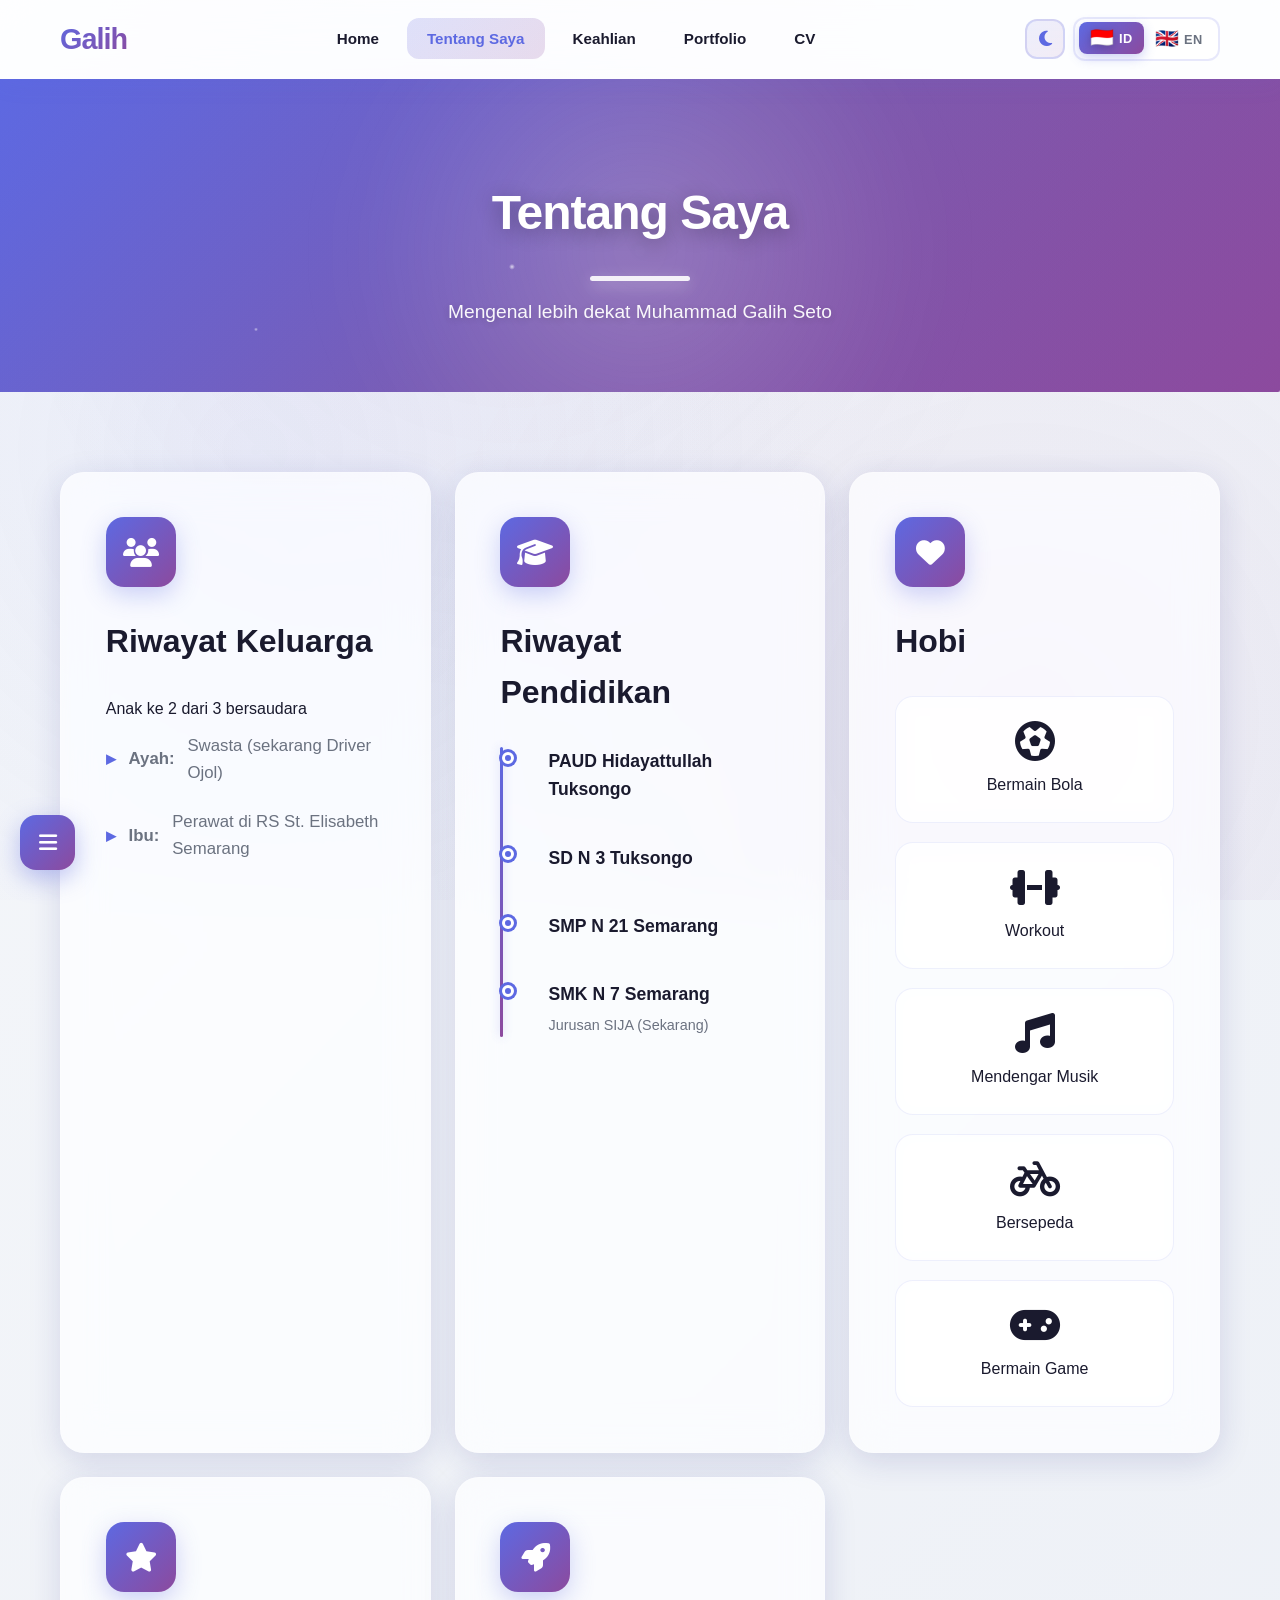
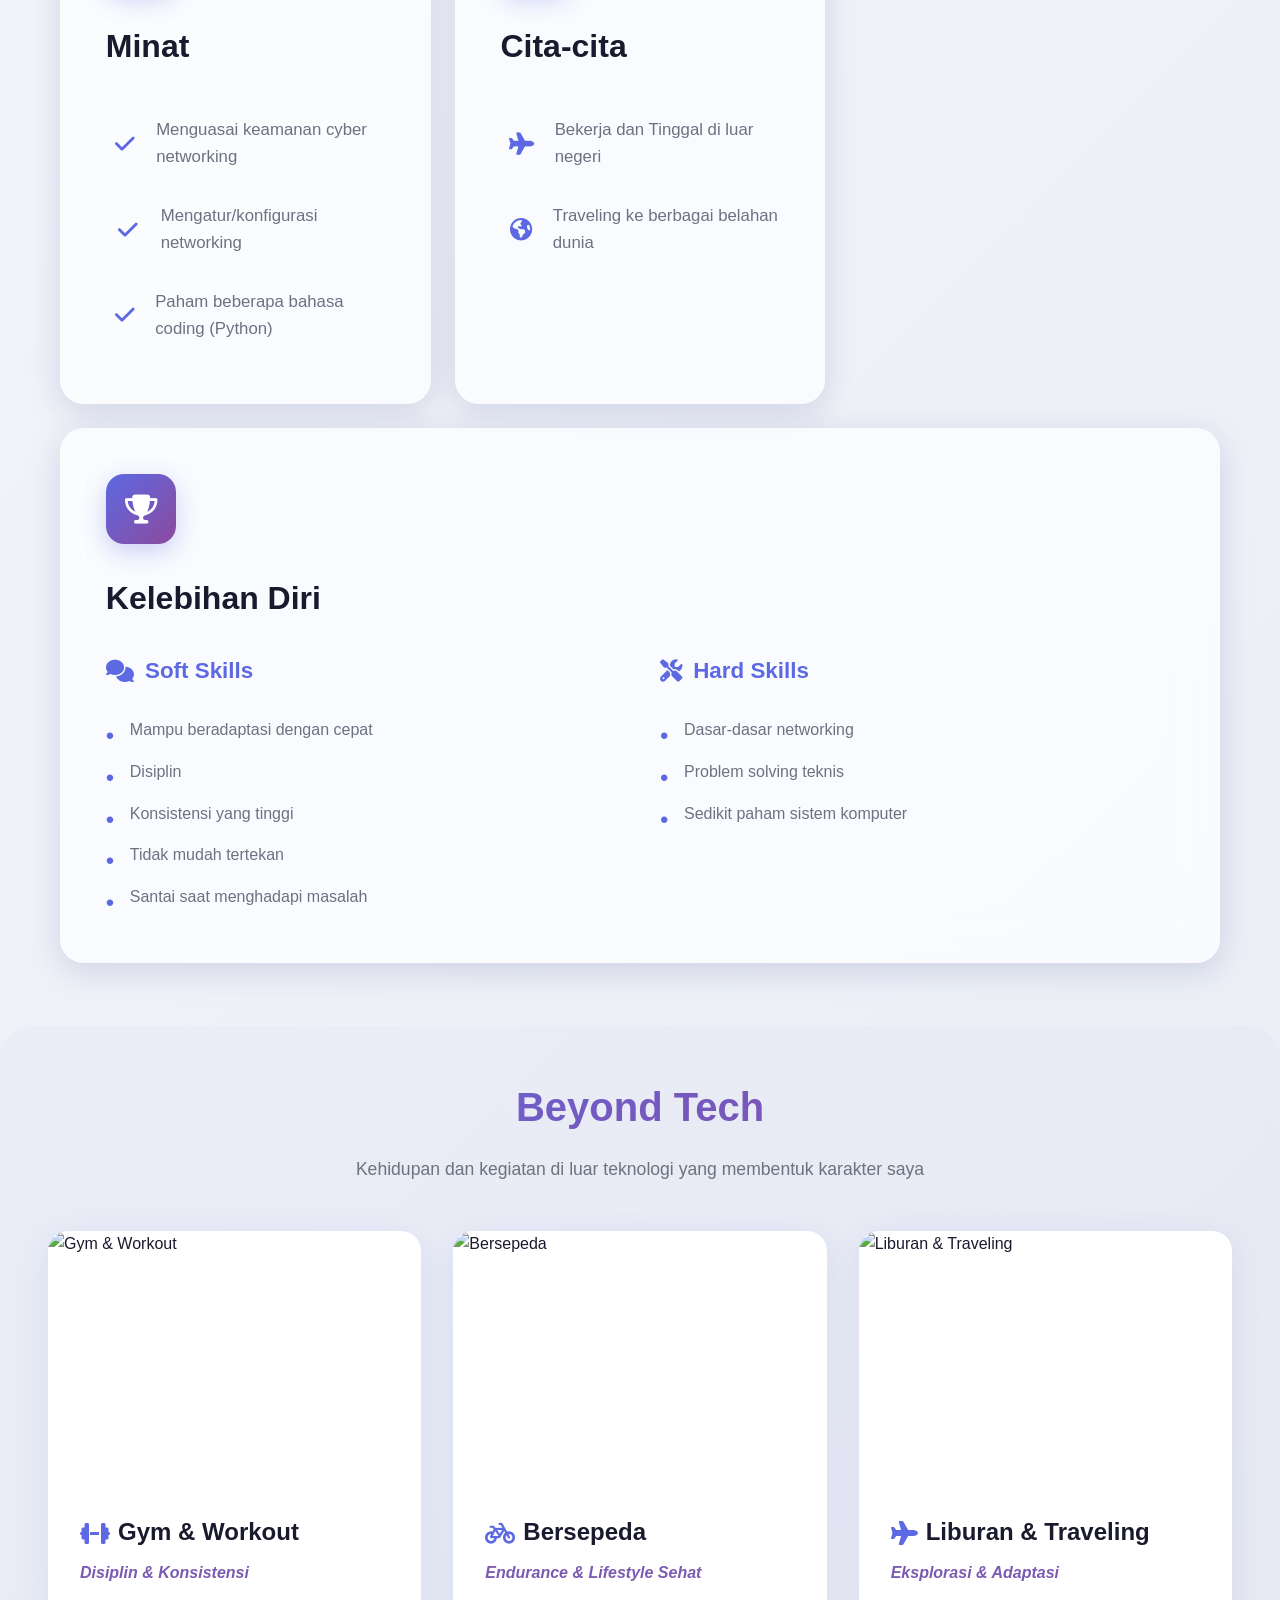
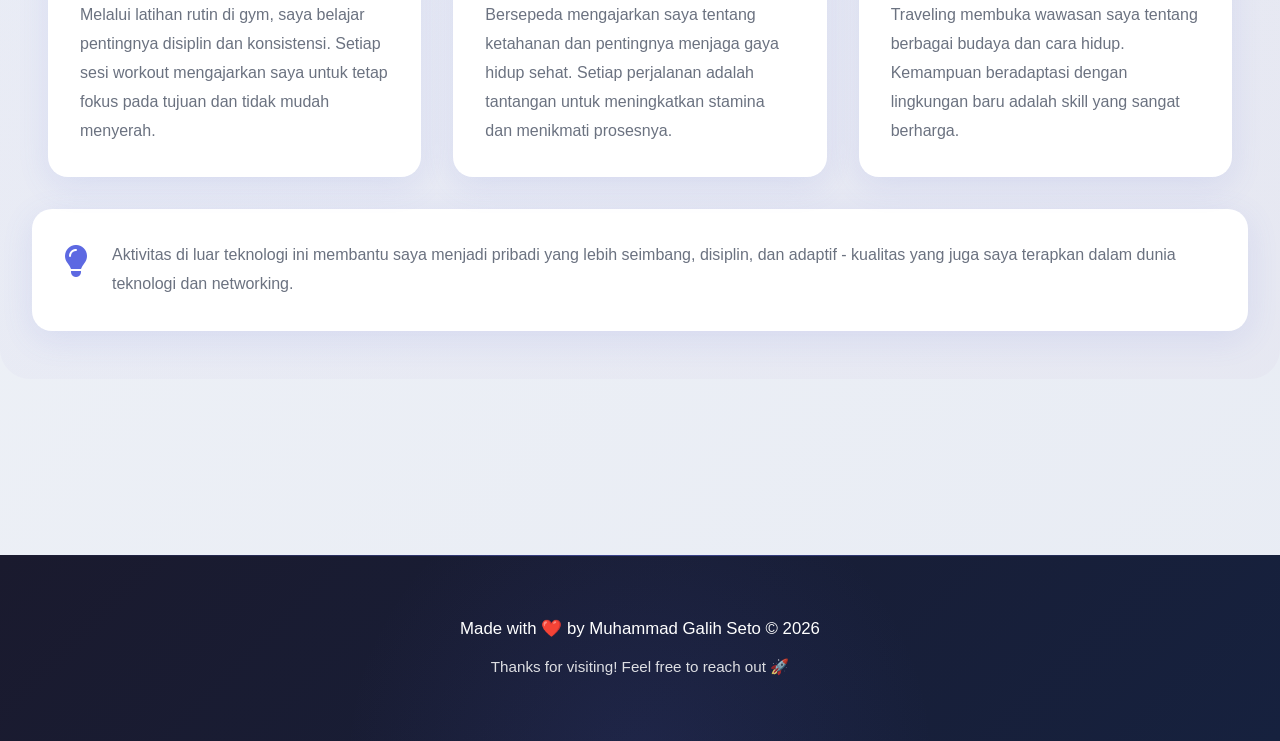
==== commit c0a1b645: "winu" ====
--- a/about.html
+++ b/about.html
@@ -11,14 +11,35 @@
     <!-- Navigation -->
     <nav class="navbar">
         <div class="nav-container">
-            <div class="logo">Galih</div>
+            <div class="logo" data-i18n="nav.logo">Galih</div>
             <ul class="nav-menu">
-                <li><a href="index.html">Home</a></li>
-                <li><a href="about.html" class="active">About Me</a></li>
-                <li><a href="skills.html">Skills</a></li>
-                <li><a href="portfolio.html">Portfolio</a></li>
-                <li><a href="cv.html">CV</a></li>
+                <li><a href="index.html" data-i18n="nav.home">Home</a></li>
+                <li><a href="about.html" class="active" data-i18n="nav.about">About Me</a></li>
+                <li><a href="skills.html" data-i18n="nav.skills">Skills</a></li>
+                <li><a href="portfolio.html" data-i18n="nav.portfolio">Portfolio</a></li>
+                <li><a href="cv.html" data-i18n="nav.cv">CV</a></li>
             </ul>
+            
+            <!-- Theme & Language Controls -->
+            <div class="nav-controls">
+                <!-- Theme Toggle Button -->
+                <button class="theme-toggle-nav" id="themeToggleNav" aria-label="Toggle theme" title="Toggle Dark/Light Mode">
+                    <i class="fas fa-moon"></i>
+                </button>
+                
+                <!-- Language Switcher -->
+                <div class="language-switcher">
+                    <button class="lang-btn active" data-lang="id" aria-label="Bahasa Indonesia">
+                        <span class="flag-icon">🇮🇩</span>
+                        <span class="lang-text">ID</span>
+                    </button>
+                    <button class="lang-btn" data-lang="en" aria-label="English">
+                        <span class="flag-icon">🇬🇧</span>
+                        <span class="lang-text">EN</span>
+                    </button>
+                </div>
+            </div>
+            
             <div class="hamburger">
                 <span></span>
                 <span></span>
@@ -30,8 +51,8 @@
     <!-- Page Header -->
     <section class="page-header">
         <div class="container">
-            <h1 class="fade-in">Tentang Saya</h1>
-            <p class="fade-in-delay">Mengenal lebih dekat Muhammad Galih Seto</p>
+            <h1 class="fade-in" data-i18n="about.header.title">Tentang Saya</h1>
+            <p class="fade-in-delay" data-i18n="about.header.subtitle">Mengenal lebih dekat Muhammad Galih Seto</p>
         </div>
     </section>
 
@@ -44,11 +65,11 @@
                     <div class="card-icon">
                         <i class="fas fa-users"></i>
                     </div>
-                    <h2>Riwayat Keluarga</h2>
-                    <p>Anak ke 2 dari 3 bersaudara</p>
+                    <h2 data-i18n="about.family.title">Riwayat Keluarga</h2>
+                    <p data-i18n="about.family.child">Anak ke 2 dari 3 bersaudara</p>
                     <ul class="info-list">
-                        <li><strong>Ayah:</strong> Swasta (sekarang Driver Ojol)</li>
-                        <li><strong>Ibu:</strong> Perawat di RS St. Elisabeth Semarang</li>
+                        <li><strong data-i18n="about.family.father">Ayah:</strong> <span data-i18n="about.family.father_job">Swasta (sekarang Driver Ojol)</span></li>
+                        <li><strong data-i18n="about.family.mother">Ibu:</strong> <span data-i18n="about.family.mother_job">Perawat di RS St. Elisabeth Semarang</span></li>
                     </ul>
                 </div>
 
@@ -57,31 +78,31 @@
                     <div class="card-icon">
                         <i class="fas fa-graduation-cap"></i>
                     </div>
-                    <h2>Riwayat Pendidikan</h2>
+                    <h2 data-i18n="about.education.title">Riwayat Pendidikan</h2>
                     <div class="timeline">
                         <div class="timeline-item">
                             <div class="timeline-dot"></div>
                             <div class="timeline-content">
-                                <h4>PAUD Hidayattullah Tuksongo</h4>
+                                <h4 data-i18n="about.education.paud">PAUD Hidayattullah Tuksongo</h4>
                             </div>
                         </div>
                         <div class="timeline-item">
                             <div class="timeline-dot"></div>
                             <div class="timeline-content">
-                                <h4>SD N 3 Tuksongo</h4>
+                                <h4 data-i18n="about.education.sd">SD N 3 Tuksongo</h4>
                             </div>
                         </div>
                         <div class="timeline-item">
                             <div class="timeline-dot"></div>
                             <div class="timeline-content">
-                                <h4>SMP N 21 Semarang</h4>
+                                <h4 data-i18n="about.education.smp">SMP N 21 Semarang</h4>
                             </div>
                         </div>
                         <div class="timeline-item">
                             <div class="timeline-dot"></div>
                             <div class="timeline-content">
-                                <h4>SMK N 7 Semarang</h4>
-                                <p>Jurusan SIJA (Sekarang)</p>
+                                <h4 data-i18n="about.education.smk">SMK N 7 Semarang</h4>
+                                <p data-i18n="about.education.smk_major">Jurusan SIJA (Sekarang)</p>
                             </div>
                         </div>
                     </div>
@@ -92,27 +113,27 @@
                     <div class="card-icon">
                         <i class="fas fa-heart"></i>
                     </div>
-                    <h2>Hobi</h2>
+                    <h2 data-i18n="about.hobby.title">Hobi</h2>
                     <div class="hobby-grid">
                         <div class="hobby-item">
                             <i class="fas fa-futbol"></i>
-                            <span>Bermain Bola</span>
+                            <span data-i18n="about.hobby.football">Bermain Bola</span>
                         </div>
                         <div class="hobby-item">
                             <i class="fas fa-dumbbell"></i>
-                            <span>Workout</span>
+                            <span data-i18n="about.hobby.workout">Workout</span>
                         </div>
                         <div class="hobby-item">
                             <i class="fas fa-music"></i>
-                            <span>Mendengar Musik</span>
+                            <span data-i18n="about.hobby.music">Mendengar Musik</span>
                         </div>
                         <div class="hobby-item">
                             <i class="fas fa-bicycle"></i>
-                            <span>Bersepeda</span>
+                            <span data-i18n="about.hobby.cycling">Bersepeda</span>
                         </div>
                         <div class="hobby-item">
                             <i class="fas fa-gamepad"></i>
-                            <span>Bermain Game</span>
+                            <span data-i18n="about.hobby.gaming">Bermain Game</span>
                         </div>
                     </div>
                 </div>
@@ -122,11 +143,11 @@
                     <div class="card-icon">
                         <i class="fas fa-star"></i>
                     </div>
-                    <h2>Minat</h2>
+                    <h2 data-i18n="about.interest.title">Minat</h2>
                     <ul class="interest-list">
-                        <li><i class="fas fa-check"></i> Menguasai keamanan cyber networking</li>
-                        <li><i class="fas fa-check"></i> Mengatur/konfigurasi networking</li>
-                        <li><i class="fas fa-check"></i> Paham beberapa bahasa coding (Python)</li>
+                        <li><i class="fas fa-check"></i> <span data-i18n="about.interest.cyber">Menguasai keamanan cyber networking</span></li>
+                        <li><i class="fas fa-check"></i> <span data-i18n="about.interest.network">Mengatur/konfigurasi networking</span></li>
+                        <li><i class="fas fa-check"></i> <span data-i18n="about.interest.coding">Paham beberapa bahasa coding (Python)</span></li>
                     </ul>
                 </div>
 
@@ -135,10 +156,10 @@
                     <div class="card-icon">
                         <i class="fas fa-rocket"></i>
                     </div>
-                    <h2>Cita-cita</h2>
+                    <h2 data-i18n="about.dream.title">Cita-cita</h2>
                     <ul class="dream-list">
-                        <li><i class="fas fa-plane"></i> Bekerja dan Tinggal di luar negeri</li>
-                        <li><i class="fas fa-globe-americas"></i> Traveling ke berbagai belahan dunia</li>
+                        <li><i class="fas fa-plane"></i> <span data-i18n="about.dream.work">Bekerja dan Tinggal di luar negeri</span></li>
+                        <li><i class="fas fa-globe-americas"></i> <span data-i18n="about.dream.travel">Traveling ke berbagai belahan dunia</span></li>
                     </ul>
                 </div>
 
@@ -147,24 +168,24 @@
                     <div class="card-icon">
                         <i class="fas fa-trophy"></i>
                     </div>
-                    <h2>Kelebihan Diri</h2>
+                    <h2 data-i18n="about.strength.title">Kelebihan Diri</h2>
                     <div class="skills-section">
                         <div class="skill-category">
-                            <h3><i class="fas fa-comments"></i> Soft Skills</h3>
+                            <h3><i class="fas fa-comments"></i> <span data-i18n="about.strength.soft_title">Soft Skills</span></h3>
                             <ul>
-                                <li>Mampu beradaptasi dengan cepat</li>
-                                <li>Disiplin</li>
-                                <li>Konsistensi yang tinggi</li>
-                                <li>Tidak mudah tertekan</li>
-                                <li>Santai saat menghadapi masalah</li>
+                                <li data-i18n="about.strength.soft1">Mampu beradaptasi dengan cepat</li>
+                                <li data-i18n="about.strength.soft2">Disiplin</li>
+                                <li data-i18n="about.strength.soft3">Konsistensi yang tinggi</li>
+                                <li data-i18n="about.strength.soft4">Tidak mudah tertekan</li>
+                                <li data-i18n="about.strength.soft5">Santai saat menghadapi masalah</li>
                             </ul>
                         </div>
                         <div class="skill-category">
-                            <h3><i class="fas fa-tools"></i> Hard Skills</h3>
+                            <h3><i class="fas fa-tools"></i> <span data-i18n="about.strength.hard_title">Hard Skills</span></h3>
                             <ul>
-                                <li>Dasar-dasar networking</li>
-                                <li>Problem solving teknis</li>
-                                <li>Sedikit paham sistem komputer</li>
+                                <li data-i18n="about.strength.hard1">Dasar-dasar networking</li>
+                                <li data-i18n="about.strength.hard2">Problem solving teknis</li>
+                                <li data-i18n="about.strength.hard3">Sedikit paham sistem komputer</li>
                             </ul>
                         </div>
                     </div>
@@ -175,8 +196,8 @@
         <!-- Beyond Tech Section -->
         <div class="beyond-tech-section">
             <div class="section-header">
-                <h2>Beyond Tech</h2>
-                <p>Kehidupan dan kegiatan di luar teknologi yang membentuk karakter saya</p>
+                <h2 data-i18n="about.beyond.title">Beyond Tech</h2>
+                <p data-i18n="about.beyond.subtitle">Kehidupan dan kegiatan di luar teknologi yang membentuk karakter saya</p>
             </div>
 
             <div class="beyond-tech-grid">
@@ -189,9 +210,9 @@
                         </div>
                     </div>
                     <div class="beyond-tech-content">
-                        <h3><i class="fas fa-dumbbell"></i> Gym & Workout</h3>
-                        <p class="beyond-tech-context">Disiplin & Konsistensi</p>
-                        <p class="beyond-tech-desc">
+                        <h3><i class="fas fa-dumbbell"></i> <span data-i18n="about.beyond.gym_title">Gym & Workout</span></h3>
+                        <p class="beyond-tech-context" data-i18n="about.beyond.gym_context">Disiplin & Konsistensi</p>
+                        <p class="beyond-tech-desc" data-i18n="about.beyond.gym_desc">
                             Melalui latihan rutin di gym, saya belajar pentingnya disiplin dan konsistensi. 
                             Setiap sesi workout mengajarkan saya untuk tetap fokus pada tujuan dan tidak mudah menyerah.
                         </p>
@@ -207,9 +228,9 @@
                         </div>
                     </div>
                     <div class="beyond-tech-content">
-                        <h3><i class="fas fa-bicycle"></i> Bersepeda</h3>
-                        <p class="beyond-tech-context">Endurance & Lifestyle Sehat</p>
-                        <p class="beyond-tech-desc">
+                        <h3><i class="fas fa-bicycle"></i> <span data-i18n="about.beyond.cycling_title">Bersepeda</span></h3>
+                        <p class="beyond-tech-context" data-i18n="about.beyond.cycling_context">Endurance & Lifestyle Sehat</p>
+                        <p class="beyond-tech-desc" data-i18n="about.beyond.cycling_desc">
                             Bersepeda mengajarkan saya tentang ketahanan dan pentingnya menjaga gaya hidup sehat. 
                             Setiap perjalanan adalah tantangan untuk meningkatkan stamina dan menikmati prosesnya.
                         </p>
@@ -225,9 +246,9 @@
                         </div>
                     </div>
                     <div class="beyond-tech-content">
-                        <h3><i class="fas fa-plane"></i> Liburan & Traveling</h3>
-                        <p class="beyond-tech-context">Eksplorasi & Adaptasi</p>
-                        <p class="beyond-tech-desc">
+                        <h3><i class="fas fa-plane"></i> <span data-i18n="about.beyond.travel_title">Liburan & Traveling</span></h3>
+                        <p class="beyond-tech-context" data-i18n="about.beyond.travel_context">Eksplorasi & Adaptasi</p>
+                        <p class="beyond-tech-desc" data-i18n="about.beyond.travel_desc">
                             Traveling membuka wawasan saya tentang berbagai budaya dan cara hidup. 
                             Kemampuan beradaptasi dengan lingkungan baru adalah skill yang sangat berharga.
                         </p>
@@ -237,7 +258,7 @@
 
             <div class="beyond-tech-note">
                 <i class="fas fa-lightbulb"></i>
-                <p>Aktivitas di luar teknologi ini membantu saya menjadi pribadi yang lebih seimbang, disiplin, dan adaptif - 
+                <p data-i18n="about.beyond.note">Aktivitas di luar teknologi ini membantu saya menjadi pribadi yang lebih seimbang, disiplin, dan adaptif - 
                    kualitas yang juga saya terapkan dalam dunia teknologi dan networking.</p>
             </div>
         </div>
@@ -251,7 +272,7 @@
     <!-- Sidebar -->
     <div class="sidebar" id="sidebar">
         <div class="sidebar-header">
-            <h3>Quick Links</h3>
+            <h3 data-i18n="sidebar.title">Quick Links</h3>
             <button class="sidebar-close" onclick="toggleSidebar()">
                 <i class="fas fa-times"></i>
             </button>
@@ -260,16 +281,16 @@
         <div class="sidebar-content">
             <!-- My Phone -->
             <div class="sidebar-section">
-                <h4><i class="fas fa-mobile-alt"></i> My Phone</h4>
+                <h4><i class="fas fa-mobile-alt"></i> <span data-i18n="sidebar.phone_title">My Phone</span></h4>
                 <button class="sidebar-link" onclick="openPhone()" style="width: 100%; text-align: left; background: none; border: none; cursor: pointer;">
                     <i class="fas fa-mobile-alt"></i>
-                    Open My Phone
+                    <span data-i18n="sidebar.phone_open">Open My Phone</span>
                 </button>
             </div>
 
             <!-- Contact -->
             <div class="sidebar-section">
-                <h4><i class="fas fa-envelope"></i> Contact</h4>
+                <h4><i class="fas fa-envelope"></i> <span data-i18n="sidebar.contact_title">Contact</span></h4>
                 <a href="mailto:tigergalss179@gmail.com" class="sidebar-link">
                     <i class="fas fa-paper-plane"></i>
                     tigergalss179@gmail.com
@@ -302,11 +323,12 @@
     <!-- Footer -->
     <footer>
         <div class="container">
-            <p>Made with ❤️ by Muhammad Galih Seto © 2026</p>
-            <p class="footer-subtitle">Thanks for visiting! Feel free to reach out 🚀</p>
+            <p data-i18n="footer.copyright">Made with ❤️ by Muhammad Galih Seto © 2026</p>
+            <p class="footer-subtitle" data-i18n="footer.subtitle">Thanks for visiting! Feel free to reach out 🚀</p>
         </div>
     </footer>
 
+    <script src="translations.js"></script>
     <script src="script.js"></script>
 </body>
 </html>
--- a/styles.css
+++ b/styles.css
@@ -32,6 +32,28 @@
     position: relative;
 }
 
+/* ===== HIDE SCROLLBAR GLOBALLY ===== */
+/* Hide scrollbar for Chrome, Safari and Opera */
+*::-webkit-scrollbar {
+    display: none;
+}
+
+/* Hide scrollbar for IE, Edge and Firefox */
+* {
+    -ms-overflow-style: none;  /* IE and Edge */
+    scrollbar-width: none;  /* Firefox */
+}
+
+/* Ensure body also hides scrollbar */
+body::-webkit-scrollbar {
+    display: none;
+}
+
+body {
+    -ms-overflow-style: none;
+    scrollbar-width: none;
+}
+
 /* Animated Background Particles */
 body::before {
     content: '';
@@ -205,8 +227,9 @@
     margin: 0 auto;
     padding: 0 20px;
     display: flex;
-    justify-content: space-between;
-    align-items: center;
+    align-items: center;
+    gap: 2rem;
+    position: relative;
 }
 
 .logo {
@@ -219,6 +242,7 @@
     letter-spacing: -1px;
     position: relative;
     transition: var(--transition);
+    flex-shrink: 0;
 }
 
 .logo:hover {
@@ -230,6 +254,10 @@
     display: flex;
     list-style: none;
     gap: 0.5rem;
+    flex: 1;
+    justify-content: center;
+    margin: 0;
+    padding: 0;
 }
 
 .nav-menu a {
@@ -275,6 +303,9 @@
     flex-direction: column;
     cursor: pointer;
     gap: 5px;
+    flex-shrink: 0;
+    z-index: 1001;
+    position: relative;
 }
 
 .hamburger span {
@@ -1340,6 +1371,7 @@
     border-radius: 12px;
     overflow: hidden;
     position: relative;
+    margin-bottom: 1rem;
 }
 
 .skill-bar::before {
@@ -1358,6 +1390,14 @@
     transition: width 1.5s cubic-bezier(0.4, 0, 0.2, 1);
     box-shadow: 0 0 20px rgba(93, 105, 226, 0.5);
     position: relative;
+}
+
+.skill-description {
+    color: var(--text-light);
+    font-size: 0.95rem;
+    line-height: 1.7;
+    margin: 0;
+    padding: 0 0.5rem;
 }
 
 .skills-info {
@@ -4097,3 +4137,992 @@
         padding-left: 1.8rem;
     }
 }
+
+
+/* ===== RESPONSIVE BREAKPOINTS - MOBILE OPTIMIZATION ===== */
+/* Performance optimized responsive design for mobile-first approach */
+
+/* ===== TABLET LANDSCAPE (1024px and below) ===== */
+@media screen and (max-width: 1024px) {
+    .container {
+        max-width: 100%;
+        padding: 0 24px;
+    }
+    
+    .hero-text h1 {
+        font-size: 3.5rem;
+        letter-spacing: -1.5px;
+    }
+    
+    .tagline {
+        font-size: 1.4rem;
+    }
+    
+    .description {
+        font-size: 1.1rem;
+    }
+}
+
+/* ===== TABLET PORTRAIT (768px and below) ===== */
+@media screen and (max-width: 768px) {
+    /* Typography Scale Down */
+    .hero-text h1 {
+        font-size: clamp(2rem, 8vw, 3rem);
+        letter-spacing: -1px;
+        margin-bottom: 1rem;
+    }
+    
+    .tagline {
+        font-size: clamp(1.1rem, 4vw, 1.3rem);
+        margin-bottom: 1rem;
+    }
+    
+    .description {
+        font-size: 1rem;
+        max-width: 100%;
+        line-height: 1.7;
+    }
+    
+    /* Hero Section - Stack Layout */
+    .hero {
+        min-height: auto;
+        padding: 2rem 0;
+    }
+    
+    .hero-content {
+        grid-template-columns: 1fr;
+        gap: 2rem;
+        text-align: center;
+    }
+    
+    /* Image First on Mobile */
+    .hero-image {
+        order: -1;
+        margin-bottom: 1rem;
+    }
+    
+    .image-wrapper {
+        width: 280px;
+        height: 280px;
+        margin: 0 auto;
+        transform: rotate(0deg);
+    }
+    
+    .image-wrapper:hover {
+        transform: rotate(0deg) scale(1.02);
+    }
+    
+    /* Buttons Stack Vertical */
+    .hero-buttons {
+        flex-direction: column;
+        gap: 0.8rem;
+        align-items: stretch;
+    }
+    
+    .btn {
+        width: 100%;
+        justify-content: center;
+        padding: 1rem 2rem;
+        font-size: 0.95rem;
+    }
+    
+    /* Navigation - Hamburger Active */
+    .hamburger {
+        display: flex;
+        z-index: 1001;
+    }
+    
+    .hamburger.active span:nth-child(1) {
+        transform: rotate(45deg) translate(8px, 8px);
+    }
+    
+    .hamburger.active span:nth-child(2) {
+        opacity: 0;
+    }
+    
+    .hamburger.active span:nth-child(3) {
+        transform: rotate(-45deg) translate(7px, -7px);
+    }
+    
+    .nav-menu {
+        position: fixed;
+        left: -100%;
+        top: 70px;
+        flex-direction: column;
+        background: rgba(255, 255, 255, 0.98);
+        backdrop-filter: blur(20px);
+        width: 100%;
+        text-align: center;
+        transition: left 0.3s ease;
+        box-shadow: 0 10px 40px rgba(0, 0, 0, 0.1);
+        padding: 2rem 0;
+        gap: 0;
+        z-index: 1000;
+    }
+    
+    .nav-menu.active {
+        left: 0;
+    }
+    
+    .nav-menu a {
+        padding: 1rem 1.5rem;
+        width: 100%;
+        display: block;
+        border-radius: 0;
+        margin: 0.2rem 0;
+    }
+    
+    /* Info Cards Grid - 1 Column */
+    .info-grid {
+        grid-template-columns: 1fr;
+        gap: 1rem;
+    }
+    
+    .info-card {
+        padding: 2rem 1.5rem;
+    }
+    
+    .icon-wrapper {
+        width: 70px;
+        height: 70px;
+        font-size: 2rem;
+        margin-bottom: 1rem;
+    }
+    
+    .info-card h3 {
+        font-size: 1.4rem;
+    }
+    
+    .info-card p {
+        font-size: 1rem;
+    }
+    
+    /* Modal Optimization */
+    .info-modal-content {
+        width: 95%;
+        max-height: 85vh;
+        border-radius: 24px;
+    }
+    
+    .modal-header {
+        padding: 2.5rem 1.5rem 2rem;
+    }
+    
+    .modal-header h2 {
+        font-size: 2rem;
+    }
+    
+    .modal-icon {
+        width: 80px;
+        height: 80px;
+        font-size: 2.5rem;
+    }
+    
+    .modal-body {
+        padding: 1.5rem;
+    }
+    
+    .modal-image {
+        border-radius: 16px;
+        margin-bottom: 1.5rem;
+    }
+    
+    .modal-image img {
+        height: 220px;
+    }
+    
+    .modal-text h3 {
+        font-size: 1.6rem;
+    }
+    
+    .modal-subtitle {
+        font-size: 1.1rem;
+    }
+    
+    .modal-description {
+        font-size: 1rem;
+        line-height: 1.7;
+    }
+    
+    .modal-highlights {
+        grid-template-columns: 1fr;
+        gap: 0.8rem;
+    }
+    
+    .highlight-item {
+        padding: 1rem;
+        font-size: 0.9rem;
+    }
+    
+    /* Page Header */
+    .page-header {
+        padding: 4rem 0 3rem;
+    }
+    
+    .page-header h1 {
+        font-size: 2.2rem;
+    }
+    
+    .page-header p {
+        font-size: 1.05rem;
+    }
+    
+    /* Social Links - Stack */
+    .social-links {
+        justify-content: center;
+        flex-wrap: wrap;
+    }
+    
+    .social-icon {
+        width: 48px;
+        height: 48px;
+        font-size: 1.2rem;
+    }
+    
+    /* Sidebar - Already Responsive */
+    .sidebar {
+        width: 280px;
+    }
+    
+    /* Disable Heavy Animations on Tablet */
+    .info-card::before,
+    .about-card::before,
+    body::before {
+        animation: none;
+    }
+    
+    /* Reduce Parallax Effect */
+    .hero-image {
+        transform: none !important;
+    }
+    
+    .info-card {
+        transform: none !important;
+    }
+}
+
+/* ===== MOBILE (480px and below) ===== */
+@media screen and (max-width: 480px) {
+    /* Container Tighter Padding */
+    .container {
+        padding: 0 16px;
+    }
+    
+    /* Typography Extra Small */
+    .hero-text h1 {
+        font-size: clamp(1.8rem, 7vw, 2.5rem);
+        line-height: 1.2;
+    }
+    
+    .tagline {
+        font-size: clamp(1rem, 3.5vw, 1.2rem);
+    }
+    
+    .description {
+        font-size: 0.95rem;
+        margin-bottom: 2rem;
+    }
+    
+    /* Hero Compact */
+    .hero {
+        padding: 1.5rem 0;
+    }
+    
+    .hero-content {
+        gap: 1.5rem;
+    }
+    
+    .image-wrapper {
+        width: 240px;
+        height: 240px;
+        border-radius: 24px;
+        border-width: 4px;
+    }
+    
+    /* Buttons More Compact */
+    .btn {
+        padding: 0.9rem 1.8rem;
+        font-size: 0.9rem;
+        border-radius: 12px;
+    }
+    
+    .hero-buttons {
+        gap: 0.6rem;
+    }
+    
+    /* Navigation Compact */
+    .nav-container {
+        padding: 0 16px;
+    }
+    
+    .logo {
+        font-size: 1.5rem;
+    }
+    
+    .nav-menu {
+        top: 65px;
+        padding: 1.5rem 0;
+    }
+    
+    .nav-menu a {
+        padding: 0.9rem 1.2rem;
+        font-size: 0.9rem;
+    }
+    
+    /* Info Cards Extra Compact */
+    .info-card {
+        padding: 1.8rem 1.2rem;
+        border-radius: 18px;
+    }
+    
+    .icon-wrapper {
+        width: 60px;
+        height: 60px;
+        font-size: 1.8rem;
+        border-radius: 16px;
+        margin-bottom: 1rem;
+    }
+    
+    .info-card h3 {
+        font-size: 1.25rem;
+        margin-bottom: 0.6rem;
+    }
+    
+    .info-card p {
+        font-size: 0.95rem;
+    }
+    
+    .card-hint {
+        font-size: 0.8rem;
+        margin-top: 1rem;
+    }
+    
+    /* Modal Mobile Optimized */
+    .info-modal-content {
+        width: 96%;
+        max-height: 90vh;
+        border-radius: 20px;
+    }
+    
+    .info-modal-close {
+        top: 12px;
+        right: 12px;
+        width: 44px;
+        height: 44px;
+        font-size: 32px;
+    }
+    
+    .modal-header {
+        padding: 2rem 1.2rem 1.5rem;
+        border-radius: 20px 20px 0 0;
+    }
+    
+    .modal-header h2 {
+        font-size: 1.7rem;
+    }
+    
+    .modal-icon {
+        width: 70px;
+        height: 70px;
+        font-size: 2rem;
+        margin-bottom: 1rem;
+        border-radius: 18px;
+    }
+    
+    .modal-body {
+        padding: 1.2rem;
+    }
+    
+    .modal-image {
+        border-radius: 14px;
+        margin-bottom: 1.2rem;
+        border-width: 2px;
+    }
+    
+    .modal-image img {
+        height: 180px;
+    }
+    
+    .image-caption {
+        padding: 1.2rem;
+        font-size: 0.95rem;
+    }
+    
+    .modal-text h3 {
+        font-size: 1.4rem;
+        margin-bottom: 0.5rem;
+    }
+    
+    .modal-subtitle {
+        font-size: 1rem;
+        margin-bottom: 1rem;
+    }
+    
+    .modal-description {
+        font-size: 0.95rem;
+        line-height: 1.65;
+        margin-bottom: 1.2rem;
+    }
+    
+    .modal-highlights {
+        margin-top: 1.5rem;
+        gap: 0.7rem;
+    }
+    
+    .highlight-item {
+        padding: 0.9rem;
+        border-radius: 12px;
+        font-size: 0.85rem;
+    }
+    
+    .highlight-item i {
+        font-size: 1.2rem;
+    }
+    
+    /* Page Header Compact */
+    .page-header {
+        padding: 3rem 0 2rem;
+    }
+    
+    .page-header h1 {
+        font-size: 1.8rem;
+        margin-bottom: 0.8rem;
+    }
+    
+    .page-header h1::after {
+        width: 70px;
+        height: 4px;
+        margin-top: 1rem;
+    }
+    
+    .page-header p {
+        font-size: 0.95rem;
+    }
+    
+    /* Touch Targets - Minimum 48x48px */
+    .social-icon,
+    .social-icon-sidebar {
+        min-width: 48px;
+        min-height: 48px;
+        display: flex;
+        align-items: center;
+        justify-content: center;
+    }
+    
+    /* Sidebar Optimized */
+    .sidebar {
+        width: 100%;
+        max-width: 320px;
+    }
+    
+    .sidebar-header h3 {
+        font-size: 1.3rem;
+    }
+    
+    .sidebar-section h4 {
+        font-size: 1.1rem;
+    }
+    
+    .sidebar-link {
+        padding: 1rem;
+        font-size: 0.95rem;
+    }
+    
+    .sidebar-toggle {
+        width: 50px;
+        height: 50px;
+        bottom: 20px;
+        right: 20px;
+        font-size: 1.2rem;
+    }
+    
+    /* Scroll to Top Button */
+    .scroll-top-btn {
+        width: 50px !important;
+        height: 50px !important;
+        bottom: 20px !important;
+        right: 20px !important;
+        border-radius: 14px !important;
+        font-size: 1.1rem !important;
+    }
+    
+    /* Phone Modal Responsive */
+    .phone-container {
+        padding: 1rem;
+    }
+    
+    .phone-frame {
+        max-width: 320px;
+    }
+    
+    /* Secret Photo Modal */
+    .secret-photo-content {
+        width: 95%;
+        max-width: 400px;
+    }
+    
+    .secret-photo-wrapper img {
+        border-radius: 16px;
+    }
+    
+    .secret-photo-caption h3 {
+        font-size: 1.3rem;
+    }
+    
+    .secret-photo-caption p {
+        font-size: 0.9rem;
+    }
+    
+    .theme-toggle-btn {
+        padding: 0.9rem 1.5rem;
+        font-size: 0.95rem;
+    }
+    
+    /* Footer Compact */
+    footer {
+        padding: 2rem 0;
+        font-size: 0.9rem;
+    }
+    
+    .footer-subtitle {
+        font-size: 0.85rem;
+    }
+    
+    /* Disable All Parallax & Heavy Animations */
+    * {
+        transform: none !important;
+        animation: none !important;
+    }
+    
+    /* But Keep Essential Animations */
+    .fade-in,
+    .fade-in-delay,
+    .fade-in-delay-2,
+    .fade-in-delay-3 {
+        animation: fadeInMobile 0.6s ease-out forwards !important;
+    }
+    
+    .nav-menu {
+        transition: left 0.3s ease !important;
+    }
+    
+    .info-modal,
+    .secret-photo-modal {
+        animation: fadeIn 0.3s ease-out !important;
+    }
+    
+    .info-modal-content,
+    .secret-photo-content {
+        animation: slideUpMobile 0.4s ease-out !important;
+    }
+    
+    @keyframes fadeInMobile {
+        from {
+            opacity: 0;
+        }
+        to {
+            opacity: 1;
+        }
+    }
+    
+    @keyframes slideUpMobile {
+        from {
+            opacity: 0;
+            transform: translateY(30px);
+        }
+        to {
+            opacity: 1;
+            transform: translateY(0);
+        }
+    }
+}
+
+/* ===== SMALL MOBILE (375px and below) ===== */
+@media screen and (max-width: 375px) {
+    .container {
+        padding: 0 12px;
+    }
+    
+    .hero-text h1 {
+        font-size: clamp(1.6rem, 6vw, 2rem);
+    }
+    
+    .image-wrapper {
+        width: 220px;
+        height: 220px;
+    }
+    
+    .btn {
+        padding: 0.85rem 1.5rem;
+        font-size: 0.85rem;
+    }
+    
+    .info-card {
+        padding: 1.5rem 1rem;
+    }
+    
+    .icon-wrapper {
+        width: 55px;
+        height: 55px;
+        font-size: 1.6rem;
+    }
+    
+    .modal-body {
+        padding: 1rem;
+    }
+    
+    .modal-text h3 {
+        font-size: 1.3rem;
+    }
+    
+    .modal-description {
+        font-size: 0.9rem;
+    }
+}
+
+/* ===== LANDSCAPE MOBILE FIX ===== */
+@media screen and (max-height: 600px) and (orientation: landscape) {
+    .hero {
+        padding: 1rem 0;
+    }
+    
+    .hero-content {
+        grid-template-columns: 1fr 1fr;
+        gap: 2rem;
+    }
+    
+    .hero-image {
+        order: 1;
+    }
+    
+    .image-wrapper {
+        width: 200px;
+        height: 200px;
+    }
+    
+    .hero-text h1 {
+        font-size: 2rem;
+        margin-bottom: 0.5rem;
+    }
+    
+    .tagline {
+        font-size: 1.1rem;
+        margin-bottom: 0.5rem;
+    }
+    
+    .description {
+        font-size: 0.9rem;
+        margin-bottom: 1rem;
+    }
+    
+    .hero-buttons {
+        flex-direction: row;
+        gap: 0.5rem;
+    }
+    
+    .btn {
+        padding: 0.7rem 1.2rem;
+        font-size: 0.85rem;
+    }
+}
+
+/* ===== PERFORMANCE: Reduce Motion for Accessibility ===== */
+@media (prefers-reduced-motion: reduce) {
+    *,
+    *::before,
+    *::after {
+        animation-duration: 0.01ms !important;
+        animation-iteration-count: 1 !important;
+        transition-duration: 0.01ms !important;
+        scroll-behavior: auto !important;
+    }
+}
+
+/* ===== HIGH CONTRAST MODE ===== */
+@media (prefers-contrast: high) {
+    .btn-primary {
+        border: 2px solid white;
+    }
+    
+    .btn-secondary {
+        border: 3px solid var(--gradient-start);
+    }
+    
+    .info-card,
+    .about-card {
+        border: 2px solid var(--gradient-start);
+    }
+}
+
+
+/* ===== NAVBAR CONTROLS (THEME & LANGUAGE) ===== */
+.nav-controls {
+    display: flex;
+    align-items: center;
+    gap: 0.5rem;
+    flex-shrink: 0;
+    z-index: 100;
+}
+
+/* Theme Toggle Button in Navbar */
+.theme-toggle-nav {
+    width: 40px;
+    height: 40px;
+    border-radius: 12px;
+    background: linear-gradient(135deg, rgba(93, 105, 226, 0.1), rgba(140, 74, 158, 0.1));
+    border: 2px solid rgba(93, 105, 226, 0.2);
+    color: var(--gradient-start);
+    cursor: pointer;
+    display: flex;
+    align-items: center;
+    justify-content: center;
+    transition: all 0.3s cubic-bezier(0.4, 0, 0.2, 1);
+    font-size: 1.1rem;
+    position: relative;
+    overflow: hidden;
+    z-index: 101;
+}
+
+.theme-toggle-nav::before {
+    content: '';
+    position: absolute;
+    inset: 0;
+    background: linear-gradient(135deg, var(--gradient-start), var(--gradient-end));
+    opacity: 0;
+    transition: opacity 0.3s;
+}
+
+.theme-toggle-nav:hover {
+    transform: translateY(-2px) scale(1.05);
+    border-color: var(--gradient-start);
+    box-shadow: 0 8px 20px rgba(93, 105, 226, 0.3);
+}
+
+.theme-toggle-nav:hover::before {
+    opacity: 0.15;
+}
+
+.theme-toggle-nav:active {
+    transform: translateY(0) scale(0.95);
+}
+
+/* Dark theme icon animation */
+body.dark-theme .theme-toggle-nav {
+    background: linear-gradient(135deg, rgba(255, 200, 80, 0.15), rgba(255, 150, 50, 0.15));
+    border-color: rgba(255, 200, 80, 0.3);
+    color: #FFC850;
+}
+
+body.dark-theme .theme-toggle-nav:hover {
+    border-color: #FFC850;
+    box-shadow: 0 8px 20px rgba(255, 200, 80, 0.3);
+}
+
+/* Language Switcher */
+.language-switcher {
+    display: flex;
+    align-items: center;
+    background: rgba(255, 255, 255, 0.7);
+    backdrop-filter: blur(10px);
+    border-radius: 12px;
+    padding: 4px;
+    border: 2px solid rgba(93, 105, 226, 0.15);
+    transition: var(--transition);
+    z-index: 101;
+}
+
+.lang-btn {
+    display: flex;
+    align-items: center;
+    gap: 0.3rem;
+    padding: 0.4rem 0.7rem;
+    border: none;
+    background: transparent;
+    border-radius: 8px;
+    cursor: pointer;
+    transition: all 0.3s cubic-bezier(0.4, 0, 0.2, 1);
+    font-size: 0.85rem;
+    font-weight: 600;
+    color: var(--text-light);
+    position: relative;
+    z-index: 102;
+    pointer-events: auto;
+}
+
+.lang-btn .flag-icon {
+    font-size: 1.2rem;
+    line-height: 1;
+    pointer-events: none;
+}
+
+.lang-btn .lang-text {
+    font-size: 0.8rem;
+    letter-spacing: 0.5px;
+    pointer-events: none;
+}
+
+.lang-btn:hover {
+    background: rgba(93, 105, 226, 0.1);
+    color: var(--gradient-start);
+    transform: translateY(-1px);
+}
+
+.lang-btn.active {
+    background: linear-gradient(135deg, var(--gradient-start), var(--gradient-end));
+    color: white;
+    box-shadow: 0 4px 12px rgba(93, 105, 226, 0.3);
+    transform: translateY(-1px);
+}
+
+.lang-btn.active .flag-icon {
+    filter: drop-shadow(0 2px 4px rgba(0, 0, 0, 0.2));
+}
+
+/* Dark theme adjustments */
+body.dark-theme .language-switcher {
+    background: rgba(26, 26, 46, 0.8);
+    border-color: rgba(255, 255, 255, 0.1);
+}
+
+body.dark-theme .lang-btn {
+    color: rgba(255, 255, 255, 0.7);
+}
+
+body.dark-theme .lang-btn:hover {
+    background: rgba(93, 105, 226, 0.2);
+    color: white;
+}
+
+body.dark-theme .lang-btn.active {
+    background: linear-gradient(135deg, var(--gradient-start), var(--gradient-end));
+    color: white;
+}
+
+/* Mobile Responsive */
+@media screen and (max-width: 768px) {
+    .nav-container {
+        gap: 1rem;
+    }
+    
+    .nav-menu {
+        flex: none;
+    }
+    
+    .nav-controls {
+        position: fixed;
+        top: 70px;
+        right: 20px;
+        background: rgba(255, 255, 255, 0.98);
+        backdrop-filter: blur(20px);
+        padding: 0.8rem;
+        border-radius: 16px;
+        box-shadow: 0 8px 32px rgba(0, 0, 0, 0.15);
+        border: 1px solid rgba(255, 255, 255, 0.5);
+        z-index: 998;
+        gap: 0.8rem;
+        flex-direction: column;
+        transition: var(--transition);
+        opacity: 0;
+        visibility: hidden;
+        transform: translateY(-10px);
+        pointer-events: none;
+    }
+    
+    .nav-controls.mobile-visible {
+        opacity: 1;
+        visibility: visible;
+        transform: translateY(0);
+        pointer-events: auto;
+    }
+    
+    body.dark-theme .nav-controls {
+        background: rgba(26, 26, 46, 0.98);
+        border-color: rgba(255, 255, 255, 0.1);
+    }
+    
+    .theme-toggle-nav,
+    .lang-btn {
+        width: 100%;
+        justify-content: center;
+        pointer-events: auto;
+    }
+    
+    .language-switcher {
+        width: 100%;
+        padding: 6px;
+        pointer-events: auto;
+    }
+    
+    /* Add mobile toggle button for controls */
+    .nav-controls-toggle {
+        position: fixed;
+        top: 18px;
+        right: 70px;
+        width: 40px;
+        height: 40px;
+        border-radius: 12px;
+        background: linear-gradient(135deg, rgba(93, 105, 226, 0.1), rgba(140, 74, 158, 0.1));
+        border: 2px solid rgba(93, 105, 226, 0.2);
+        color: var(--gradient-start);
+        cursor: pointer;
+        display: flex;
+        align-items: center;
+        justify-content: center;
+        z-index: 999;
+        transition: var(--transition);
+        font-size: 1.1rem;
+        pointer-events: auto;
+    }
+    
+    .nav-controls-toggle:hover {
+        transform: scale(1.05);
+        box-shadow: 0 4px 16px rgba(93, 105, 226, 0.3);
+    }
+    
+    body.dark-theme .nav-controls-toggle {
+        background: rgba(26, 26, 46, 0.9);
+        border-color: rgba(255, 255, 255, 0.2);
+        color: white;
+    }
+}
+
+@media screen and (max-width: 480px) {
+    .nav-controls {
+        right: 10px;
+        padding: 0.6rem;
+    }
+    
+    .nav-controls-toggle {
+        right: 60px;
+        width: 36px;
+        height: 36px;
+    }
+    
+    .theme-toggle-nav {
+        width: 36px;
+        height: 36px;
+        font-size: 1rem;
+    }
+    
+    .lang-btn {
+        padding: 0.35rem 0.6rem;
+        font-size: 0.8rem;
+    }
+    
+    .lang-btn .flag-icon {
+        font-size: 1.1rem;
+    }
+}
+
+/* Desktop: Keep nav-controls visible */
+@media screen and (min-width: 769px) {
+    .nav-controls-toggle {
+        display: none;
+    }
+    
+    .nav-controls {
+        opacity: 1 !important;
+        visibility: visible !important;
+        transform: none !important;
+    }
+}
